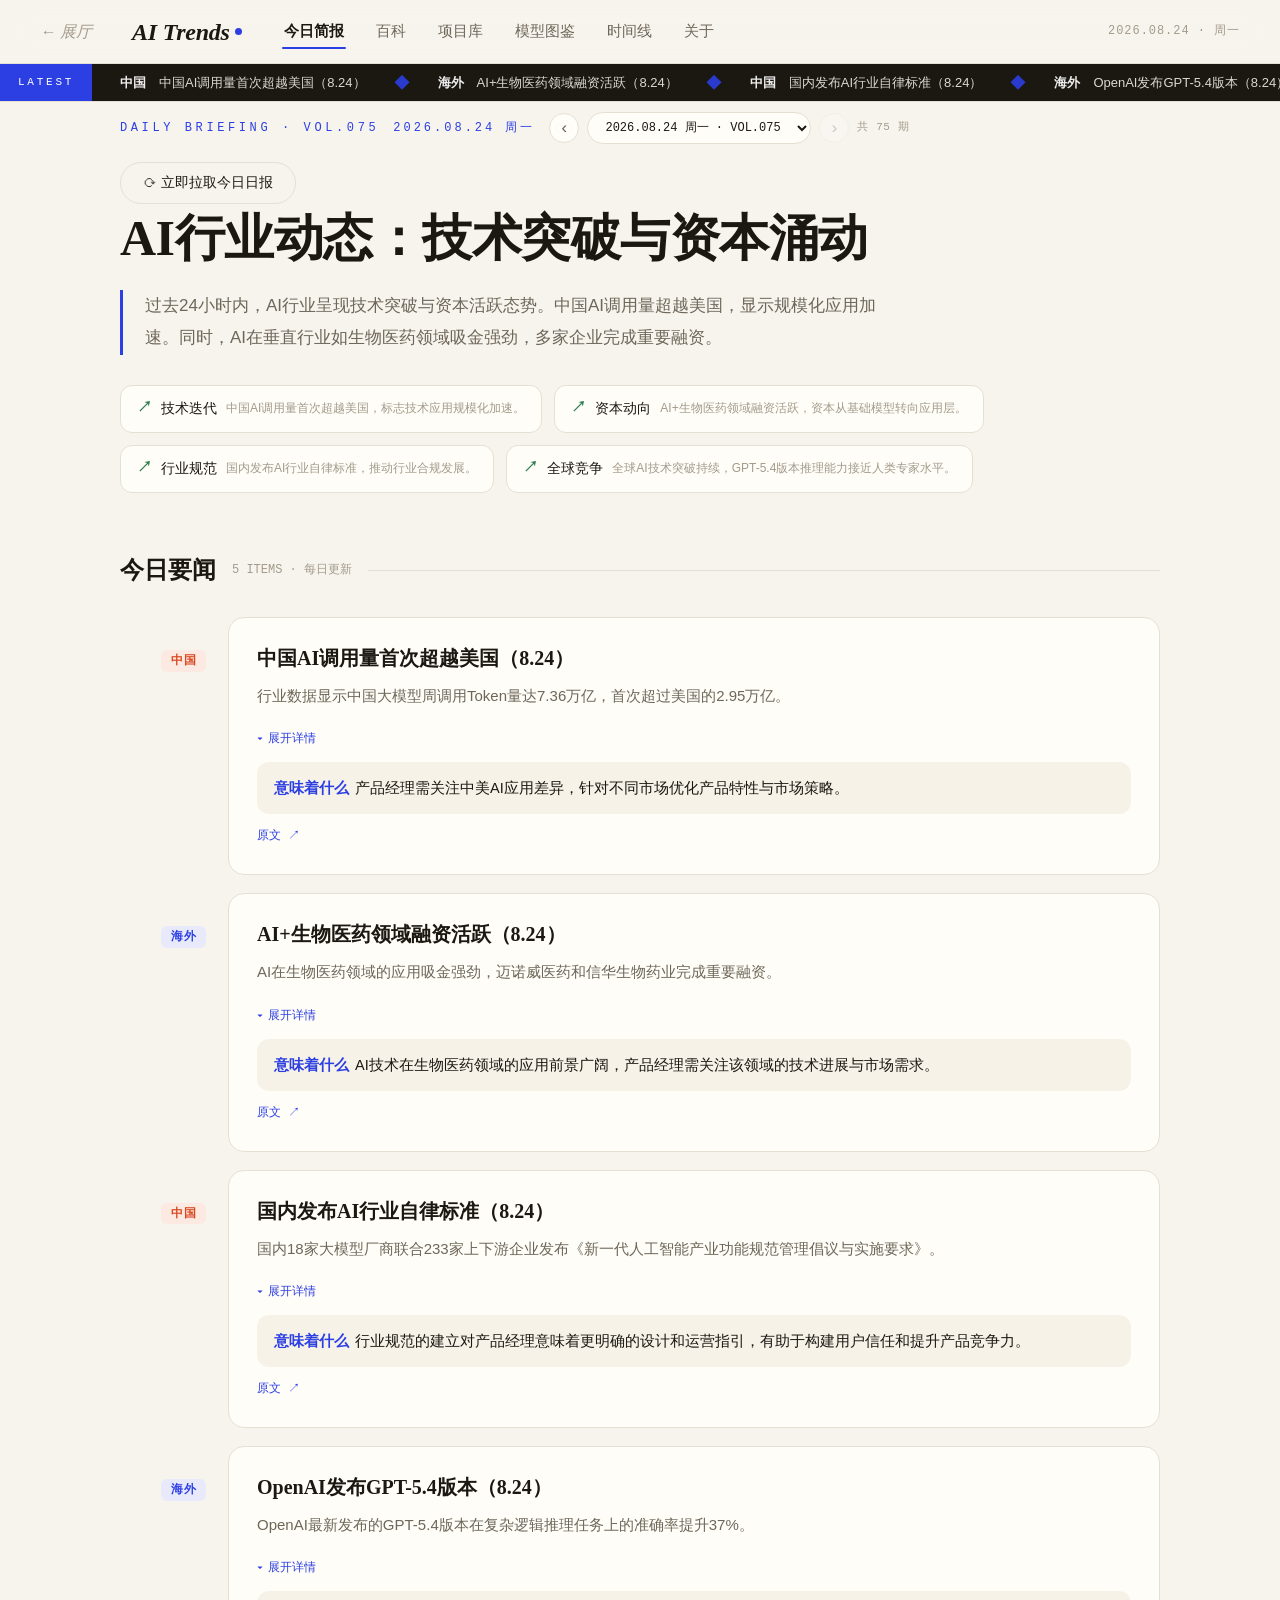
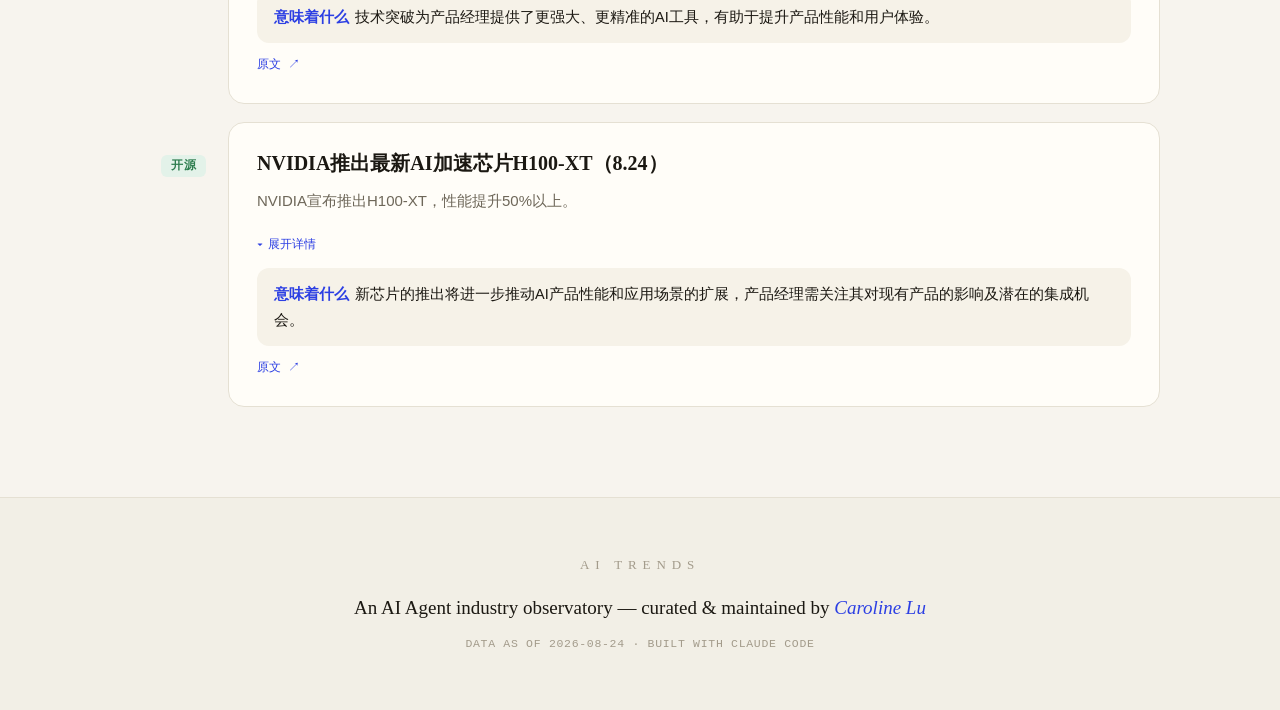
==== ai-trends/index.html @ f5d5bc45 "chore(ai-trends): daily 自动更新 2026-08-24" ====
﻿<!DOCTYPE html>
<html lang="zh-CN">
<head>
<meta charset="UTF-8">
<meta name="viewport" content="width=device-width, initial-scale=1.0">
<title>AI Trends — AI Agent 行业观察 · by Caroline Lu</title>
<meta name="description" content="AI Agent 行业动态日报、GitHub 高星项目精选、百科与大事件时间线。Curated by Caroline Lu.">
<link rel="stylesheet" href="css/style.css?v=202608240801">
<link rel="stylesheet" href="css/sections.css?v=202608240801">
</head>
<body>

<header class="nav" id="nav">
  <a class="gallery-home" href="../index.html" title="返回展厅" style="display:inline-flex;align-items:center;gap:6px;text-decoration:none;color:var(--ink-3);font-family:var(--font-display);font-style:italic;font-size:16px;white-space:nowrap;transition:color .3s var(--ease)" onmouseover="this.style.color='var(--ink)'" onmouseout="this.style.color='var(--ink-3)'">← 展厅</a>
  <a class="brand" href="#/daily">
    <span class="brand-name">AI&nbsp;Trends</span>
    <span class="brand-dot"></span>
  </a>
  <nav class="nav-links" id="navLinks">
    <a href="#/daily" data-route="daily">今日简报</a>
    <a href="#/wiki" data-route="wiki">百科</a>
    <a href="#/repos" data-route="repos">项目库</a>
    <a href="#/models" data-route="models">模型图鉴</a>
    <a href="#/timeline" data-route="timeline">时间线</a>
    <a href="#/about" data-route="about">关于</a>
    <span class="nav-ink" id="navInk"></span>
  </nav>
  <div class="nav-meta">
    <span class="nav-date" id="navDate"></span>
  </div>
</header>

<div class="ticker-wrap" id="tickerWrap">
  <div class="ticker-label">LATEST</div>
  <div class="ticker" id="ticker"><div class="ticker-track" id="tickerTrack"></div></div>
</div>

<main id="view" class="view"></main>

<footer class="footer">
  <div class="footer-inner">
    <div class="footer-brand">AI&nbsp;TRENDS</div>
    <p class="footer-line">An AI Agent industry observatory — curated &amp; maintained by <em>Caroline Lu</em></p>
    <p class="footer-sub" id="footerDate"></p>
  </div>
</footer>

<div class="modal-mask" id="modalMask" hidden>
  <div class="modal" role="dialog" aria-modal="true">
    <button class="modal-close" id="modalClose" aria-label="关闭">×</button>
    <div class="modal-body" id="modalBody"></div>
  </div>
</div>

<button class="to-top" id="toTop" aria-label="回到顶部">↑</button>

<script src="js/data-reports.js?v=202608240801"></script>
<script src="js/data-wiki.js?v=202608240801"></script>
<script src="js/data-repos.js?v=202608240801"></script>
<script src="js/data-skills.js?v=202608240801"></script>
<script src="js/data-models.js?v=202608240801"></script>
<script src="js/data-timeline.js?v=202608240801"></script>
<script src="js/app.js?v=202608240801"></script>
</body>
</html>
---- ai-trends/css/style.css ----
/* ============ AI Trends — core theme ============
   编辑部风格：纸面底色 + 墨色文字 + 克莱因蓝点缀
   ================================================= */
:root {
  --paper: #F7F4EE;
  --card: #FFFDF8;
  --ink: #1B1812;
  --ink-2: #6E6759;
  --ink-3: #A39B8B;
  --line: #E5E0D3;
  --acc: #2C3FE3;
  --acc-soft: #E8EAFC;
  --warm: #D9481F;
  --warm-soft: #FBE9E2;
  --ok: #2E7D4F;
  --ok-soft: #E3F2E9;
  --font-display: Georgia, "Times New Roman", "Noto Serif SC", "Source Han Serif SC", "SimSun", serif;
  --font-body: "Segoe UI", -apple-system, "PingFang SC", "Microsoft YaHei", sans-serif;
  --font-mono: "Cascadia Code", Consolas, "SF Mono", monospace;
  --ease: cubic-bezier(.22, .61, .36, 1);
  --maxw: 1120px;
}

* { margin: 0; padding: 0; box-sizing: border-box; }
html { scroll-behavior: smooth; }
body {
  background: var(--paper);
  color: var(--ink);
  font-family: var(--font-body);
  font-size: 16px;
  line-height: 1.75;
  -webkit-font-smoothing: antialiased;
}
::selection { background: var(--acc); color: #fff; }
a { color: inherit; text-decoration: none; }
em { font-style: italic; }

/* ---------- 顶部导航 ---------- */
.nav {
  position: sticky; top: 0; z-index: 100;
  display: flex; align-items: center; gap: 40px;
  padding: 0 40px; height: 64px;
  background: rgba(247, 244, 238, .88);
  backdrop-filter: blur(14px);
  -webkit-backdrop-filter: blur(14px);
  border-bottom: 1px solid var(--line);
}
.brand { display: flex; align-items: baseline; gap: 5px; }
.brand-name {
  font-family: var(--font-display); font-style: italic;
  font-size: 24px; font-weight: 700; letter-spacing: -.01em;
}
.brand-dot {
  width: 7px; height: 7px; border-radius: 50%;
  background: var(--acc); align-self: center;
  animation: pulse 2.6s var(--ease) infinite;
}
@keyframes pulse { 0%,100% { opacity: 1; transform: scale(1);} 50% { opacity: .35; transform: scale(.7);} }

.nav-links { position: relative; display: flex; gap: 28px; flex: 1; flex-wrap: nowrap; }
.nav-links a {
  font-size: 14.5px; color: var(--ink-2); padding: 4px 2px;
  transition: color .3s var(--ease);
  white-space: nowrap; flex-shrink: 0;
}
.nav-links a:hover { color: var(--ink); }
.nav-links a.active { color: var(--ink); font-weight: 600; }
.nav-ink {
  position: absolute; bottom: -1px; height: 2px; background: var(--acc);
  transition: left .45s var(--ease), width .45s var(--ease);
  border-radius: 2px;
}
.nav-meta { font-family: var(--font-mono); font-size: 12px; color: var(--ink-3); letter-spacing: .08em; }

/* ---------- 滚动快讯条 ---------- */
.ticker-wrap {
  display: flex; align-items: stretch;
  border-bottom: 1px solid var(--line);
  background: var(--ink); color: #EDE9DF;
  height: 38px; overflow: hidden;
}
.ticker-label {
  display: flex; align-items: center; padding: 0 18px;
  font-family: var(--font-mono); font-size: 11px; letter-spacing: .25em;
  background: var(--acc); color: #fff; flex-shrink: 0;
}
.ticker { flex: 1; overflow: hidden; position: relative; }
.ticker-track {
  display: inline-flex; align-items: center; height: 38px;
  white-space: nowrap; will-change: transform;
  animation: marquee 60s linear infinite;
}
.ticker:hover .ticker-track { animation-play-state: paused; }
.ticker-item { font-size: 13px; padding: 0 28px; opacity: .92; }
.ticker-item b { color: #fff; font-weight: 600; }
.ticker-sep { color: var(--acc); opacity: .9; }
@keyframes marquee { from { transform: translateX(0); } to { transform: translateX(-50%); } }

/* ---------- 通用版块 ---------- */
.view { min-height: 70vh; }
.page { max-width: var(--maxw); margin: 0 auto; padding: 56px 40px 90px; }
.eyebrow {
  font-family: var(--font-mono); font-size: 12px; letter-spacing: .3em;
  color: var(--acc); text-transform: uppercase; margin-bottom: 14px;
}
.page-title {
  font-family: var(--font-display); font-weight: 700;
  font-size: clamp(34px, 5vw, 54px); line-height: 1.15; letter-spacing: -.01em;
  margin-bottom: 14px;
}
.page-sub { color: var(--ink-2); font-size: 16.5px; max-width: 680px; }
.section-gap { margin-top: 64px; }
.h-rule {
  display: flex; align-items: center; gap: 16px; margin: 56px 0 26px;
}
.h-rule .t {
  font-family: var(--font-display); font-size: 24px; font-weight: 700; flex-shrink: 0;
}
.h-rule .n {
  font-family: var(--font-mono); font-size: 12px; color: var(--ink-3); flex-shrink: 0;
}
.h-rule::after { content: ""; height: 1px; background: var(--line); flex: 1; }

/* ---------- 卡片 ---------- */
.card {
  background: var(--card); border: 1px solid var(--line); border-radius: 16px;
  padding: 26px 28px;
  transition: transform .45s var(--ease), box-shadow .45s var(--ease), border-color .45s var(--ease);
}
.card:hover {
  transform: translateY(-4px);
  border-color: #CDC6B4;
  box-shadow: 0 18px 40px -18px rgba(27, 24, 18, .18);
}

/* ---------- 标签 chips ---------- */
.chip {
  display: inline-flex; align-items: center; gap: 6px;
  font-size: 13px; padding: 6px 16px; border-radius: 999px;
  border: 1px solid var(--line); background: var(--card); color: var(--ink-2);
  cursor: pointer; user-select: none;
  transition: all .35s var(--ease);
}
.chip:hover { border-color: var(--acc); color: var(--acc); }
.chip.on { background: var(--ink); border-color: var(--ink); color: #fff; }
.chip .cnt { font-family: var(--font-mono); font-size: 11px; opacity: .65; }

.tag {
  display: inline-block; font-size: 11.5px; line-height: 1;
  padding: 5px 10px; border-radius: 6px; font-weight: 600; letter-spacing: .04em;
}
.tag.cn { background: var(--warm-soft); color: var(--warm); }
.tag.os { background: var(--ok-soft); color: var(--ok); }
.tag.gl { background: var(--acc-soft); color: var(--acc); }
.tag.eco { background: #F2EDE0; color: #8A7B4D; }

/* ---------- 入场动画 ---------- */
.rv { opacity: 0; transform: translateY(22px); }
.rv.on {
  opacity: 1; transform: none;
  transition: opacity .8s var(--ease), transform .8s var(--ease);
}
@media (prefers-reduced-motion: reduce) {
  .rv { opacity: 1; transform: none; }
  .ticker-track { animation: none; }
}

/* ---------- 弹窗 ---------- */
.modal-mask[hidden] { display: none; }
.modal-mask {
  position: fixed; inset: 0; z-index: 200;
  background: rgba(27, 24, 18, .4); backdrop-filter: blur(4px);
  display: flex; align-items: center; justify-content: center; padding: 24px;
  animation: fadeIn .3s var(--ease);
}
@keyframes fadeIn { from { opacity: 0; } }
.modal {
  position: relative; background: var(--card); border-radius: 20px;
  max-width: 560px; width: 100%; max-height: 80vh; overflow-y: auto;
  padding: 36px 38px; border: 1px solid var(--line);
  animation: slideUp .4s var(--ease);
}
@keyframes slideUp { from { opacity: 0; transform: translateY(26px); } }
.modal-close {
  position: absolute; top: 14px; right: 18px;
  background: none; border: none; font-size: 26px; color: var(--ink-3);
  cursor: pointer; line-height: 1;
}
.modal-close:hover { color: var(--ink); }
.modal h3 { font-family: var(--font-display); font-size: 22px; margin-bottom: 12px; }
.modal p { font-size: 14.5px; color: var(--ink-2); margin-bottom: 12px; }
.modal pre {
  background: #F2EFE6; border: 1px solid var(--line); border-radius: 10px;
  padding: 14px 16px; font-family: var(--font-mono); font-size: 12.5px;
  white-space: pre-wrap; word-break: break-all; color: var(--ink);
  margin-bottom: 14px;
}
.btn {
  display: inline-flex; align-items: center; gap: 8px;
  background: var(--ink); color: #fff; border: none; cursor: pointer;
  font-size: 14px; padding: 11px 22px; border-radius: 999px;
  font-family: var(--font-body);
  transition: all .35s var(--ease);
}
.btn:hover { background: var(--acc); transform: translateY(-1px); }
.btn.ghost { background: transparent; color: var(--ink); border: 1px solid var(--line); }
.btn.ghost:hover { border-color: var(--acc); color: var(--acc); background: transparent; }

/* ---------- 页脚 ---------- */
.footer { border-top: 1px solid var(--line); background: #F2EFE6; }
.footer-inner { max-width: var(--maxw); margin: 0 auto; padding: 56px 40px; text-align: center; }
.footer-brand {
  font-family: var(--font-display); font-size: 13px; letter-spacing: .45em;
  color: var(--ink-3); margin-bottom: 14px;
}
.footer-line { font-family: var(--font-display); font-size: 19px; }
.footer-line em { color: var(--acc); }
.footer-sub { font-family: var(--font-mono); font-size: 11.5px; color: var(--ink-3); margin-top: 10px; letter-spacing: .06em; }

/* ---------- 回顶 ---------- */
.to-top {
  position: fixed; right: 28px; bottom: 28px; z-index: 90;
  width: 44px; height: 44px; border-radius: 50%;
  border: 1px solid var(--line); background: var(--card); color: var(--ink-2);
  font-size: 17px; cursor: pointer; opacity: 0; pointer-events: none;
  transition: all .4s var(--ease);
  box-shadow: 0 8px 24px -10px rgba(27,24,18,.25);
}
.to-top.show { opacity: 1; pointer-events: auto; }
.to-top:hover { color: var(--acc); border-color: var(--acc); transform: translateY(-3px); }

/* ---------- 响应式 ---------- */
@media (max-width: 768px) {
  .nav { padding: 0 18px; gap: 18px; height: 56px; overflow-x: auto; }
  .nav-meta { display: none; }
  .nav-links { gap: 18px; }
  .brand { flex-shrink: 0; }
  .page { padding: 36px 20px 70px; }
  .ticker-label { padding: 0 10px; }
}
---- ai-trends/css/sections.css ----
/* ============ AI Trends — section styles ============ */

/* ---------- 今日简报 ---------- */
.daily-hero { padding-top: 10px; }
.daily-kicker {
  display: flex; align-items: center; gap: 14px; flex-wrap: wrap; margin-bottom: 18px;
}
.daily-vol {
  font-family: var(--font-mono); font-size: 12px; letter-spacing: .25em; color: var(--acc);
}
.daily-archive { display: inline-flex; align-items: center; gap: 8px; }
.daily-pager {
  display: inline-flex; align-items: center; justify-content: center;
  width: 30px; height: 30px; border-radius: 999px;
  font-family: var(--font-mono); font-size: 17px; line-height: 1;
  border: 1px solid var(--line); background: var(--card); color: var(--ink-2);
  cursor: pointer; transition: all .3s var(--ease);
}
.daily-pager:hover:not(:disabled) { border-color: var(--acc); color: var(--acc); }
.daily-pager:disabled { opacity: .3; cursor: not-allowed; }
.daily-select {
  font-family: var(--font-mono); font-size: 12px; color: var(--ink);
  padding: 7px 13px; border-radius: 999px; max-width: 230px;
  border: 1px solid var(--line); background: var(--card); cursor: pointer;
  transition: all .3s var(--ease);
}
.daily-select:hover { border-color: var(--acc); }
.daily-archive-cnt { font-family: var(--font-mono); font-size: 11px; color: var(--ink-3); letter-spacing: .05em; }
.daily-headline {
  font-family: var(--font-display); font-weight: 700;
  font-size: clamp(30px, 4.6vw, 50px); line-height: 1.2; letter-spacing: -.01em;
  max-width: 900px; margin-bottom: 22px;
}
.daily-tldr {
  position: relative; max-width: 780px;
  font-size: 17px; line-height: 1.9; color: var(--ink-2);
  padding-left: 22px; border-left: 3px solid var(--acc);
}
.daily-tldr b { color: var(--ink); }

/* 风向标 */
.vane-row { display: flex; gap: 12px; flex-wrap: wrap; margin-top: 30px; }
.vane {
  display: flex; align-items: center; gap: 9px;
  background: var(--card); border: 1px solid var(--line); border-radius: 12px;
  padding: 10px 16px; font-size: 13.5px;
  transition: all .35s var(--ease); cursor: default;
}
.vane:hover { border-color: #CDC6B4; transform: translateY(-2px); }
.vane .dir { font-family: var(--font-mono); font-weight: 700; font-size: 15px; }
.vane.up .dir { color: var(--ok); }
.vane.down .dir { color: var(--warm); }
.vane.flat .dir { color: var(--ink-3); }
.vane .note { color: var(--ink-3); font-size: 12px; }

/* 要闻列表 */
.news-list { display: flex; flex-direction: column; gap: 18px; }
.news-item { display: grid; grid-template-columns: 86px 1fr; gap: 22px; }
.news-region { padding-top: 28px; text-align: right; }
.news-card { position: relative; }
.news-title { font-family: var(--font-display); font-size: 20px; font-weight: 700; line-height: 1.45; margin-bottom: 10px; }
.news-what { font-size: 15px; color: var(--ink-2); margin-bottom: 14px; }
.news-why {
  font-size: 14.5px; line-height: 1.8;
  background: #F6F2E8; border-radius: 12px; padding: 13px 17px;
}
.news-why b { color: var(--acc); font-weight: 700; margin-right: 6px; }
.news-detail-toggle {
  display: inline-flex; align-items: center; gap: 5px;
  font-family: var(--font-mono); font-size: 12px; color: var(--acc);
  cursor: pointer; margin-bottom: 12px; user-select: none;
}
.news-detail-toggle .arrow { transition: transform .4s var(--ease); }
.news-card.open .news-detail-toggle .arrow { transform: rotate(180deg); }
.news-detail { display: grid; grid-template-rows: 0fr; transition: grid-template-rows .5s var(--ease); }
.news-card.open .news-detail { grid-template-rows: 1fr; }
.news-detail-in { overflow: hidden; }
.news-detail-text { font-size: 14px; color: var(--ink-2); line-height: 1.75; padding-bottom: 14px; }
.news-src {
  display: inline-flex; align-items: center; gap: 4px; margin-top: 12px;
  font-family: var(--font-mono); font-size: 12px; color: var(--acc);
}
.news-src:hover { text-decoration: underline; }

/* 学术速递 */
.paper-list { display: flex; flex-direction: column; gap: 14px; }
.paper-card { display: flex; flex-direction: column; gap: 8px; }
.paper-title { font-family: var(--font-display); font-size: 17px; font-weight: 700; line-height: 1.5; }
.paper-meta { font-family: var(--font-mono); font-size: 11.5px; color: var(--ink-3); letter-spacing: .03em; }
.paper-summary { font-size: 14px; color: var(--ink-2); line-height: 1.75; }
.paper-why {
  font-size: 13.5px; line-height: 1.75;
  background: #F6F2E8; border-radius: 10px; padding: 11px 15px;
}
.paper-why b { color: var(--acc); font-weight: 700; margin-right: 6px; }

/* ---------- 百科 ---------- */
.wiki-tools { display: flex; gap: 14px; flex-wrap: wrap; align-items: center; margin: 34px 0 10px; }
.wiki-search {
  flex: 1; min-width: 240px; display: flex; align-items: center; gap: 10px;
  background: var(--card); border: 1px solid var(--line); border-radius: 999px;
  padding: 11px 20px; transition: border-color .3s var(--ease), box-shadow .3s var(--ease);
}
.wiki-search:focus-within { border-color: var(--acc); box-shadow: 0 0 0 4px var(--acc-soft); }
.wiki-search input {
  flex: 1; border: none; outline: none; background: none;
  font-size: 14.5px; font-family: var(--font-body); color: var(--ink);
}
.wiki-search .ic { color: var(--ink-3); font-size: 15px; }
.wiki-cats { display: flex; gap: 8px; flex-wrap: wrap; margin: 18px 0 30px; }

.ask-answer { margin-bottom: 26px; }
.ask-answer .card { border-color: var(--acc); background: #FCFBF4; }
.ask-answer .q { font-family: var(--font-mono); font-size: 12px; color: var(--acc); letter-spacing: .12em; margin-bottom: 8px; }
.ask-answer .a { font-size: 15px; color: var(--ink-2); }
.ask-answer .a b { color: var(--ink); }

.wiki-grid { display: grid; grid-template-columns: 1fr 1fr; gap: 16px; }
.term { cursor: pointer; }
.term-head { display: flex; align-items: baseline; gap: 10px; }
.term-zh { font-family: var(--font-display); font-size: 19px; font-weight: 700; }
.term-en { font-family: var(--font-mono); font-size: 11.5px; color: var(--ink-3); letter-spacing: .04em; }
.term-arrow { margin-left: auto; color: var(--ink-3); font-size: 13px; transition: transform .4s var(--ease); }
.term.open .term-arrow { transform: rotate(180deg); color: var(--acc); }
.term-brief { font-size: 14px; color: var(--ink-2); margin-top: 8px; }
.term-more { display: grid; grid-template-rows: 0fr; transition: grid-template-rows .55s var(--ease); }
.term.open .term-more { grid-template-rows: 1fr; }
.term-more-in { overflow: hidden; }
.term-body { font-size: 14.5px; color: var(--ink-2); padding-top: 16px; }
.term-pm {
  margin-top: 12px; font-size: 13.5px; line-height: 1.75;
  background: var(--acc-soft); border-radius: 10px; padding: 11px 15px;
}
.term-pm b { color: var(--acc); }
.term-fresh { margin-top: 10px; font-size: 13px; color: var(--ink-3); display: flex; gap: 7px; }
.term-fresh .dot { color: var(--warm); }

/* ---------- 项目库 ---------- */
.repo-modebar { display: flex; align-items: center; justify-content: space-between; flex-wrap: wrap; gap: 14px; margin: 30px 0 4px; }
.sec-actions { margin: 18px 0 4px; }
.repo-seg {
  display: inline-flex; gap: 4px; padding: 4px;
  border: 1px solid var(--line); border-radius: 999px; background: var(--card);
}
.seg-btn {
  display: inline-flex; align-items: center; gap: 7px;
  font-family: var(--font-display); font-size: 15px; font-weight: 600;
  padding: 8px 20px; border-radius: 999px; border: 0; background: transparent;
  color: var(--ink-2); cursor: pointer; transition: all .35s var(--ease);
}
.seg-btn:hover { color: var(--acc); }
.seg-btn.on { background: var(--ink); color: #fff; box-shadow: 0 8px 18px -10px rgba(27, 24, 18, .5); }
.seg-cnt { font-family: var(--font-mono); font-size: 11px; opacity: .6; }
.repo-toolbar { display: flex; flex-wrap: wrap; gap: 8px; margin: 34px 0 8px; }
.repo-meta-line { font-family: var(--font-mono); font-size: 12px; color: var(--ink-3); margin: 12px 0 24px; letter-spacing: .05em; }
.repo-grid { display: grid; grid-template-columns: repeat(3, 1fr); gap: 16px; }
.repo-card { display: flex; flex-direction: column; gap: 10px; }
.repo-top { display: flex; align-items: center; gap: 10px; }
.repo-name { font-family: var(--font-display); font-weight: 700; font-size: 18px; }
.repo-stars {
  margin-left: auto; font-family: var(--font-mono); font-size: 13px; color: var(--ink);
  display: flex; align-items: center; gap: 4px;
}
.repo-stars .star { color: #D9A60F; font-size: 12px; }
.repo-cat-tag { font-size: 11px; color: var(--ink-3); font-family: var(--font-mono); letter-spacing: .06em; }
.repo-tagline { font-size: 14.5px; color: var(--ink); }
.repo-review { font-size: 13.5px; color: var(--ink-2); line-height: 1.7; flex: 1; }
.repo-review b { color: var(--acc); font-weight: 600; }
.repo-fit { font-size: 12.5px; color: var(--ink-3); border-top: 1px dashed var(--line); padding-top: 10px; }
.repo-fit b { color: var(--ink-2); }
.repo-link { font-family: var(--font-mono); font-size: 12px; color: var(--acc); }
.repo-link:hover { text-decoration: underline; }

/* ---------- 模型图鉴 ---------- */
.pick-grid { display: grid; grid-template-columns: repeat(3, 1fr); gap: 14px; }
.pick-card { padding: 20px 22px; }
.pick-scene { font-family: var(--font-mono); font-size: 12px; color: var(--ink-3); letter-spacing: .08em; margin-bottom: 8px; }
.pick-rec { font-family: var(--font-display); font-size: 16.5px; font-weight: 700; line-height: 1.5; }
.pick-alt { font-size: 12.5px; color: var(--ink-2); margin-top: 7px; }
.model-grid { display: grid; grid-template-columns: 1fr 1fr; gap: 16px; margin-top: 22px; }
.model-card { display: flex; flex-direction: column; gap: 9px; }
.model-top { display: flex; align-items: center; gap: 10px; }
.model-name { font-family: var(--font-display); font-weight: 700; font-size: 19px; }
.model-top .tag { margin-left: auto; }
.model-meta { font-family: var(--font-mono); font-size: 11.5px; color: var(--ink-3); letter-spacing: .05em; }
.model-pos { font-size: 14.5px; color: var(--ink); font-weight: 600; }
.model-specs { display: flex; flex-wrap: wrap; gap: 6px; }
.spec {
  font-family: var(--font-mono); font-size: 11.5px; color: var(--ink-2);
  background: #F2EFE6; border: 1px solid var(--line); border-radius: 6px; padding: 4px 9px;
}
.model-pc { display: grid; grid-template-columns: 1fr 1fr; gap: 12px; flex: 1; }
.pc { list-style: none; font-size: 13px; line-height: 1.65; color: var(--ink-2); }
.pc li { padding: 3px 0 3px 20px; position: relative; }
.pc.pros li::before { content: "+"; position: absolute; left: 4px; color: var(--ok); font-weight: 700; font-family: var(--font-mono); }
.pc.cons li::before { content: "−"; position: absolute; left: 4px; color: var(--warm); font-weight: 700; font-family: var(--font-mono); }

/* ---------- 时间线 ---------- */
.tl-wrap { position: relative; margin-top: 50px; padding-left: 36px; }
.tl-spine {
  position: absolute; left: 8px; top: 0; bottom: 0; width: 2px;
  background: var(--line); border-radius: 2px; overflow: hidden;
}
.tl-spine-fill {
  position: absolute; left: 0; top: 0; width: 100%; height: 0%;
  background: linear-gradient(var(--acc), var(--warm));
  transition: height .2s linear;
}
.tl-era { margin-bottom: 56px; }
.tl-era-head { position: relative; margin-bottom: 26px; }
.tl-era-label {
  display: inline-block; font-family: var(--font-mono); font-size: 11.5px;
  letter-spacing: .22em; color: #fff; background: var(--ink);
  padding: 7px 16px; border-radius: 999px;
}
.tl-era-title { font-family: var(--font-display); font-size: 27px; font-weight: 700; margin-top: 12px; }
.tl-era-theme { color: var(--ink-2); font-size: 14.5px; margin-top: 6px; max-width: 640px; }
.tl-event { position: relative; padding: 0 0 26px 26px; }
.tl-event::before {
  content: ""; position: absolute; left: -34px; top: 9px;
  width: 11px; height: 11px; border-radius: 50%;
  background: var(--paper); border: 2.5px solid var(--acc);
  transition: all .4s var(--ease);
}
.tl-event:hover::before { background: var(--acc); transform: scale(1.25); }
.tl-date { font-family: var(--font-mono); font-size: 12.5px; color: var(--acc); letter-spacing: .08em; }
.tl-title { font-family: var(--font-display); font-size: 18.5px; font-weight: 700; margin: 5px 0 7px; display: flex; align-items: center; gap: 10px; flex-wrap: wrap; }
.tl-desc { font-size: 14.5px; color: var(--ink-2); max-width: 720px; }

/* ---------- 关于 ---------- */
.about-grid { display: grid; grid-template-columns: 1.2fr .8fr; gap: 40px; margin-top: 46px; }
.about-card h3 { font-family: var(--font-display); font-size: 21px; margin-bottom: 14px; }
.about-card p { font-size: 14.5px; color: var(--ink-2); margin-bottom: 12px; }
.about-card p b { color: var(--ink); }
.about-sign {
  font-family: var(--font-display); font-style: italic; font-size: 26px;
  color: var(--acc); margin-top: 18px;
}
.mech-list { list-style: none; }
.mech-list li {
  display: flex; gap: 14px; padding: 13px 0; border-bottom: 1px dashed var(--line);
  font-size: 14px; color: var(--ink-2);
}
.mech-list li:last-child { border-bottom: none; }
.mech-num { font-family: var(--font-mono); color: var(--acc); font-size: 13px; }

/* ---------- 响应式 ---------- */
@media (max-width: 980px) {
  .repo-grid { grid-template-columns: repeat(2, 1fr); }
  .about-grid { grid-template-columns: 1fr; }
  .pick-grid { grid-template-columns: repeat(2, 1fr); }
  .model-grid { grid-template-columns: 1fr; }
}
@media (max-width: 720px) {
  .wiki-grid, .repo-grid { grid-template-columns: 1fr; }
  .pick-grid { grid-template-columns: 1fr; }
  .model-pc { grid-template-columns: 1fr; }
  .news-item { grid-template-columns: 1fr; gap: 8px; }
  .news-region { text-align: left; padding-top: 0; }
}
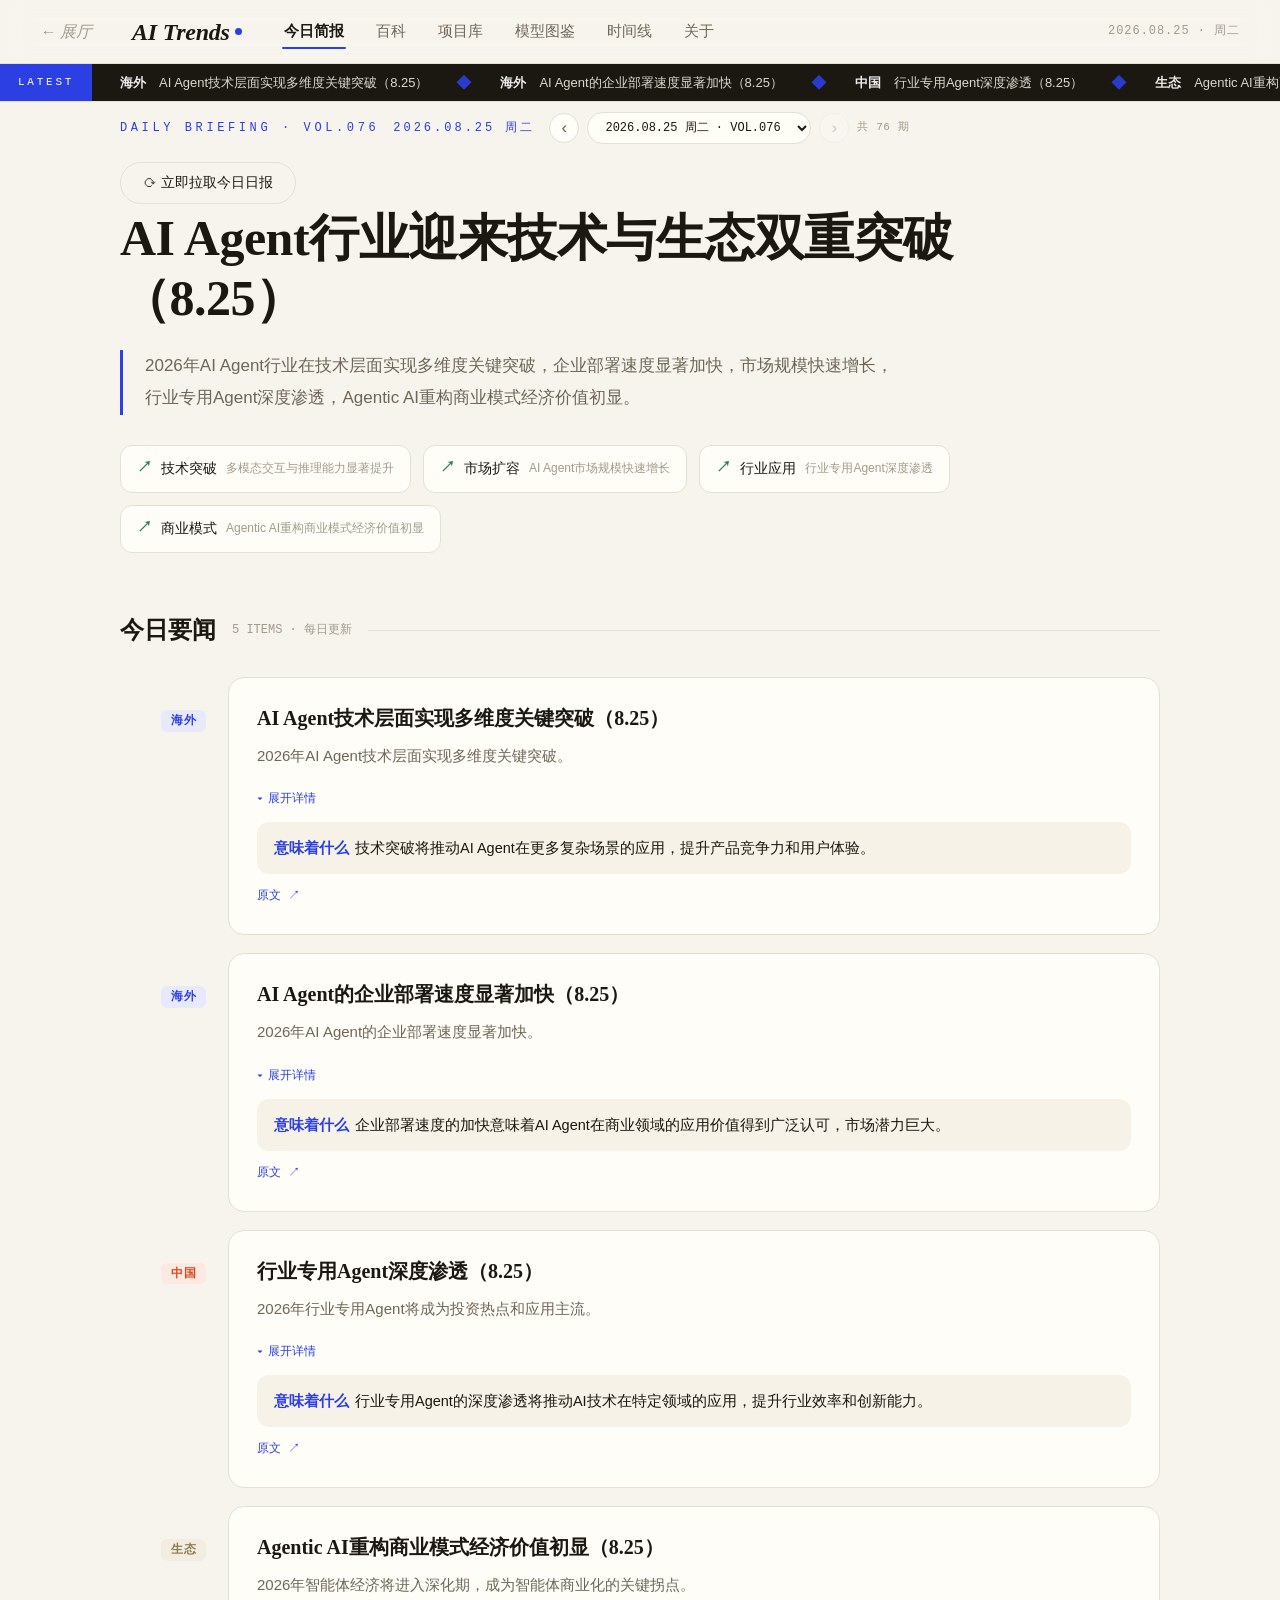
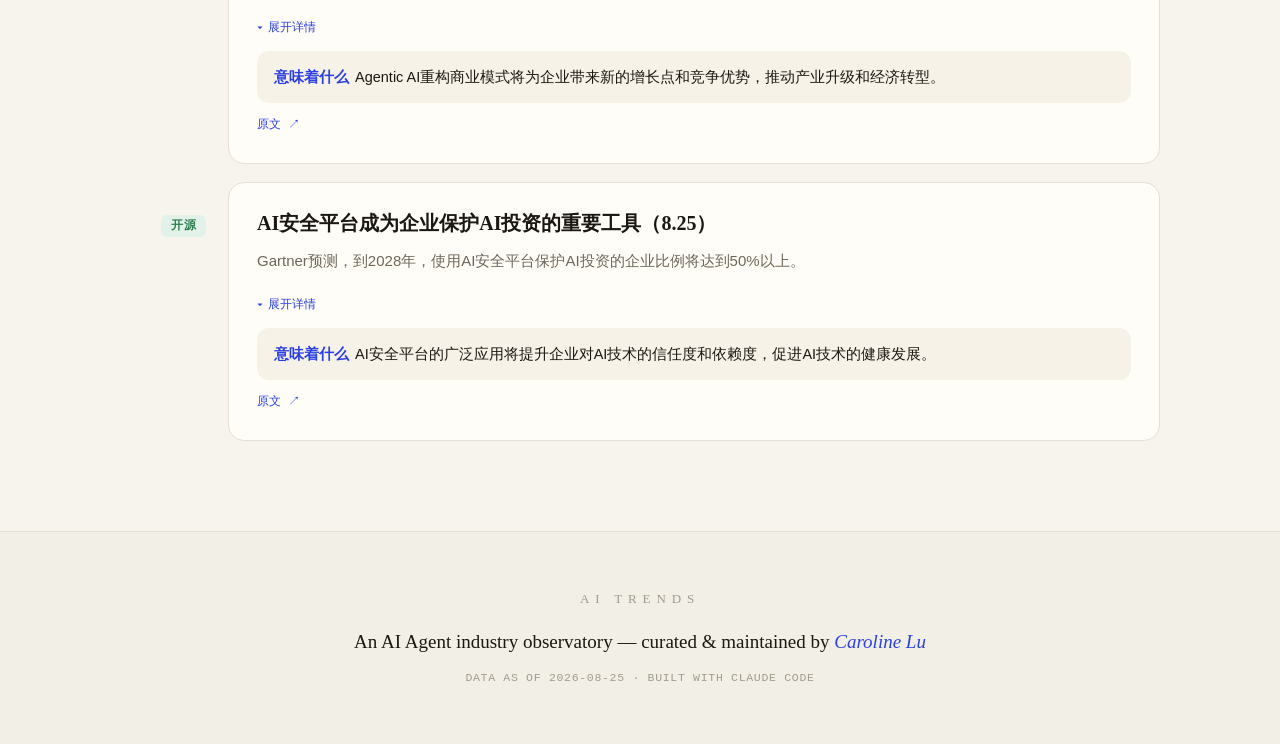
==== commit 389ebe5e: "chore(ai-trends): daily 自动更新 2026-08-25" ====
--- a/ai-trends/index.html
+++ b/ai-trends/index.html
@@ -5,8 +5,8 @@
 <meta name="viewport" content="width=device-width, initial-scale=1.0">
 <title>AI Trends — AI Agent 行业观察 · by Caroline Lu</title>
 <meta name="description" content="AI Agent 行业动态日报、GitHub 高星项目精选、百科与大事件时间线。Curated by Caroline Lu.">
-<link rel="stylesheet" href="css/style.css?v=202608240801">
-<link rel="stylesheet" href="css/sections.css?v=202608240801">
+<link rel="stylesheet" href="css/style.css?v=202608250801">
+<link rel="stylesheet" href="css/sections.css?v=202608250801">
 </head>
 <body>
 
@@ -54,12 +54,12 @@
 
 <button class="to-top" id="toTop" aria-label="回到顶部">↑</button>
 
-<script src="js/data-reports.js?v=202608240801"></script>
-<script src="js/data-wiki.js?v=202608240801"></script>
-<script src="js/data-repos.js?v=202608240801"></script>
-<script src="js/data-skills.js?v=202608240801"></script>
-<script src="js/data-models.js?v=202608240801"></script>
-<script src="js/data-timeline.js?v=202608240801"></script>
-<script src="js/app.js?v=202608240801"></script>
+<script src="js/data-reports.js?v=202608250801"></script>
+<script src="js/data-wiki.js?v=202608250801"></script>
+<script src="js/data-repos.js?v=202608250801"></script>
+<script src="js/data-skills.js?v=202608250801"></script>
+<script src="js/data-models.js?v=202608250801"></script>
+<script src="js/data-timeline.js?v=202608250801"></script>
+<script src="js/app.js?v=202608250801"></script>
 </body>
 </html>
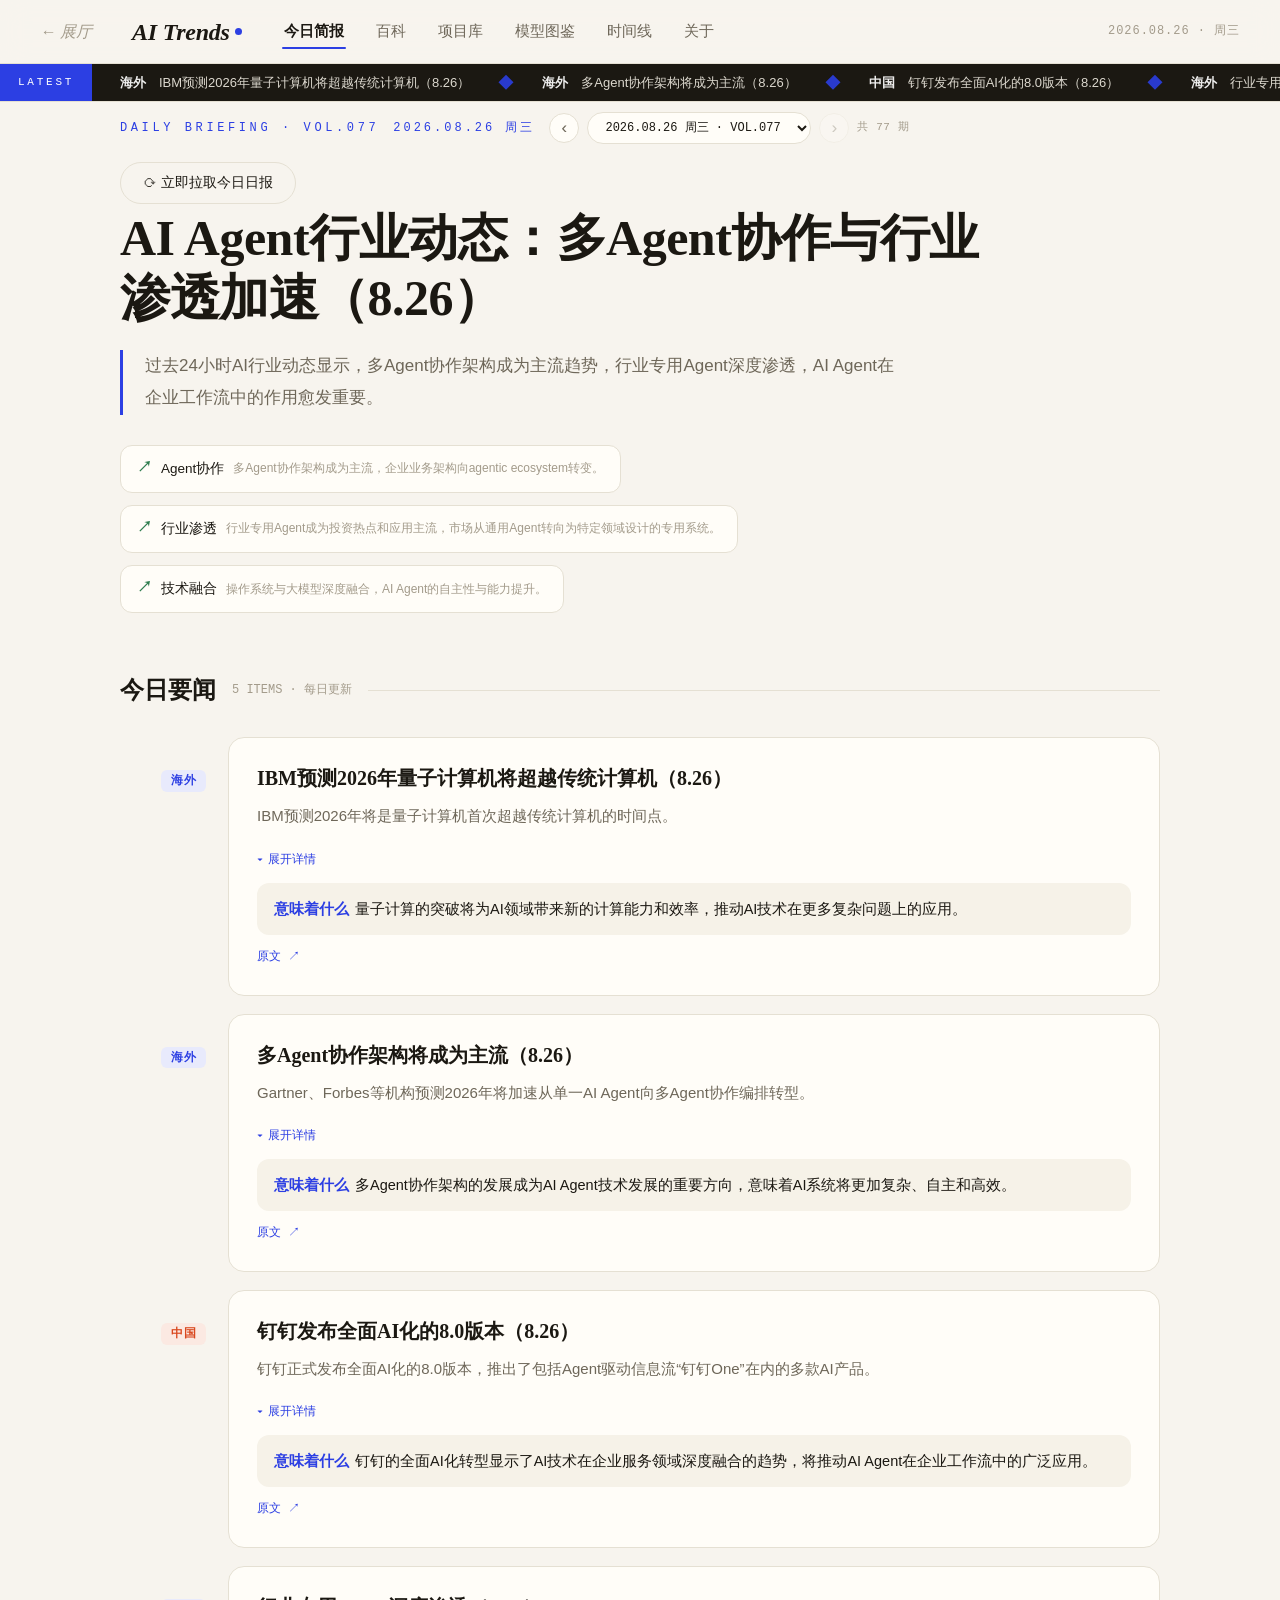
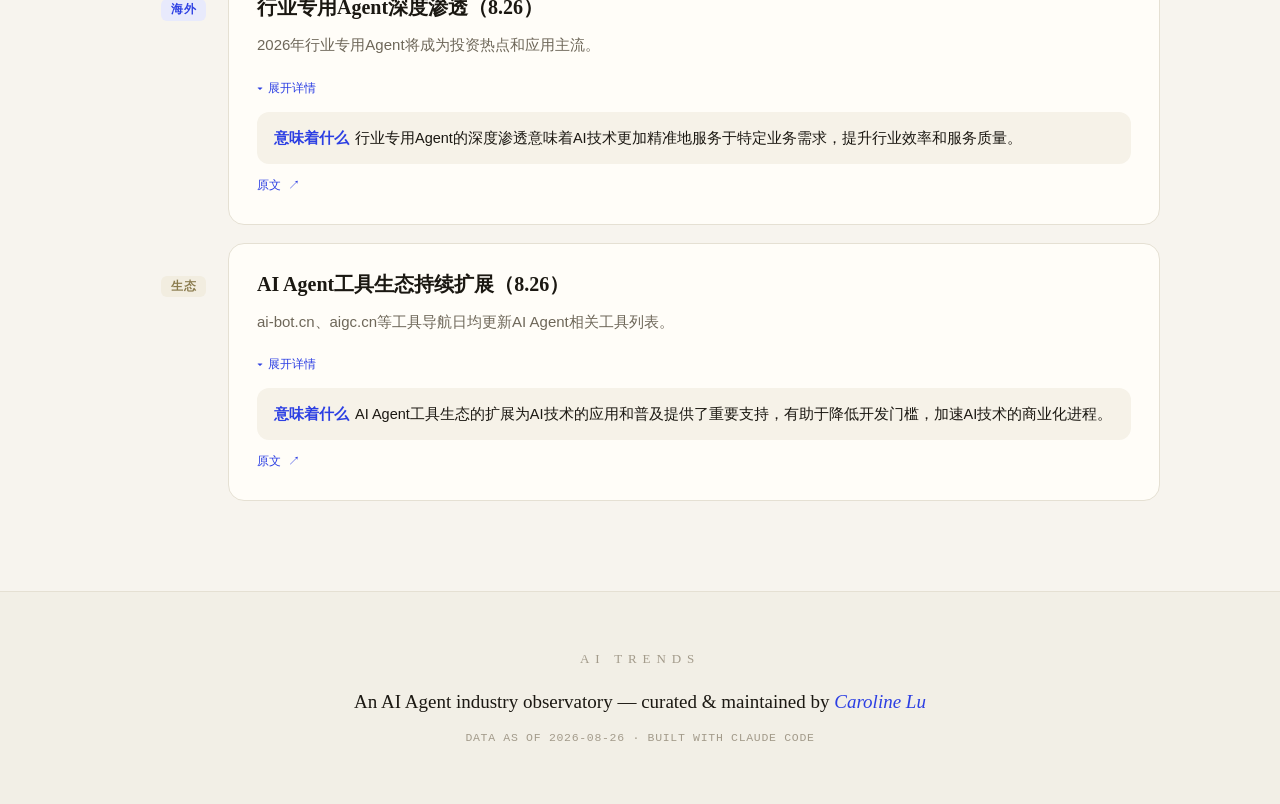
==== commit 6c3b1415: "chore(ai-trends): daily 自动更新 2026-08-26" ====
--- a/ai-trends/index.html
+++ b/ai-trends/index.html
@@ -5,8 +5,8 @@
 <meta name="viewport" content="width=device-width, initial-scale=1.0">
 <title>AI Trends — AI Agent 行业观察 · by Caroline Lu</title>
 <meta name="description" content="AI Agent 行业动态日报、GitHub 高星项目精选、百科与大事件时间线。Curated by Caroline Lu.">
-<link rel="stylesheet" href="css/style.css?v=202608250801">
-<link rel="stylesheet" href="css/sections.css?v=202608250801">
+<link rel="stylesheet" href="css/style.css?v=202608260801">
+<link rel="stylesheet" href="css/sections.css?v=202608260801">
 </head>
 <body>
 
@@ -54,12 +54,12 @@
 
 <button class="to-top" id="toTop" aria-label="回到顶部">↑</button>
 
-<script src="js/data-reports.js?v=202608250801"></script>
-<script src="js/data-wiki.js?v=202608250801"></script>
-<script src="js/data-repos.js?v=202608250801"></script>
-<script src="js/data-skills.js?v=202608250801"></script>
-<script src="js/data-models.js?v=202608250801"></script>
-<script src="js/data-timeline.js?v=202608250801"></script>
-<script src="js/app.js?v=202608250801"></script>
+<script src="js/data-reports.js?v=202608260801"></script>
+<script src="js/data-wiki.js?v=202608260801"></script>
+<script src="js/data-repos.js?v=202608260801"></script>
+<script src="js/data-skills.js?v=202608260801"></script>
+<script src="js/data-models.js?v=202608260801"></script>
+<script src="js/data-timeline.js?v=202608260801"></script>
+<script src="js/app.js?v=202608260801"></script>
 </body>
 </html>
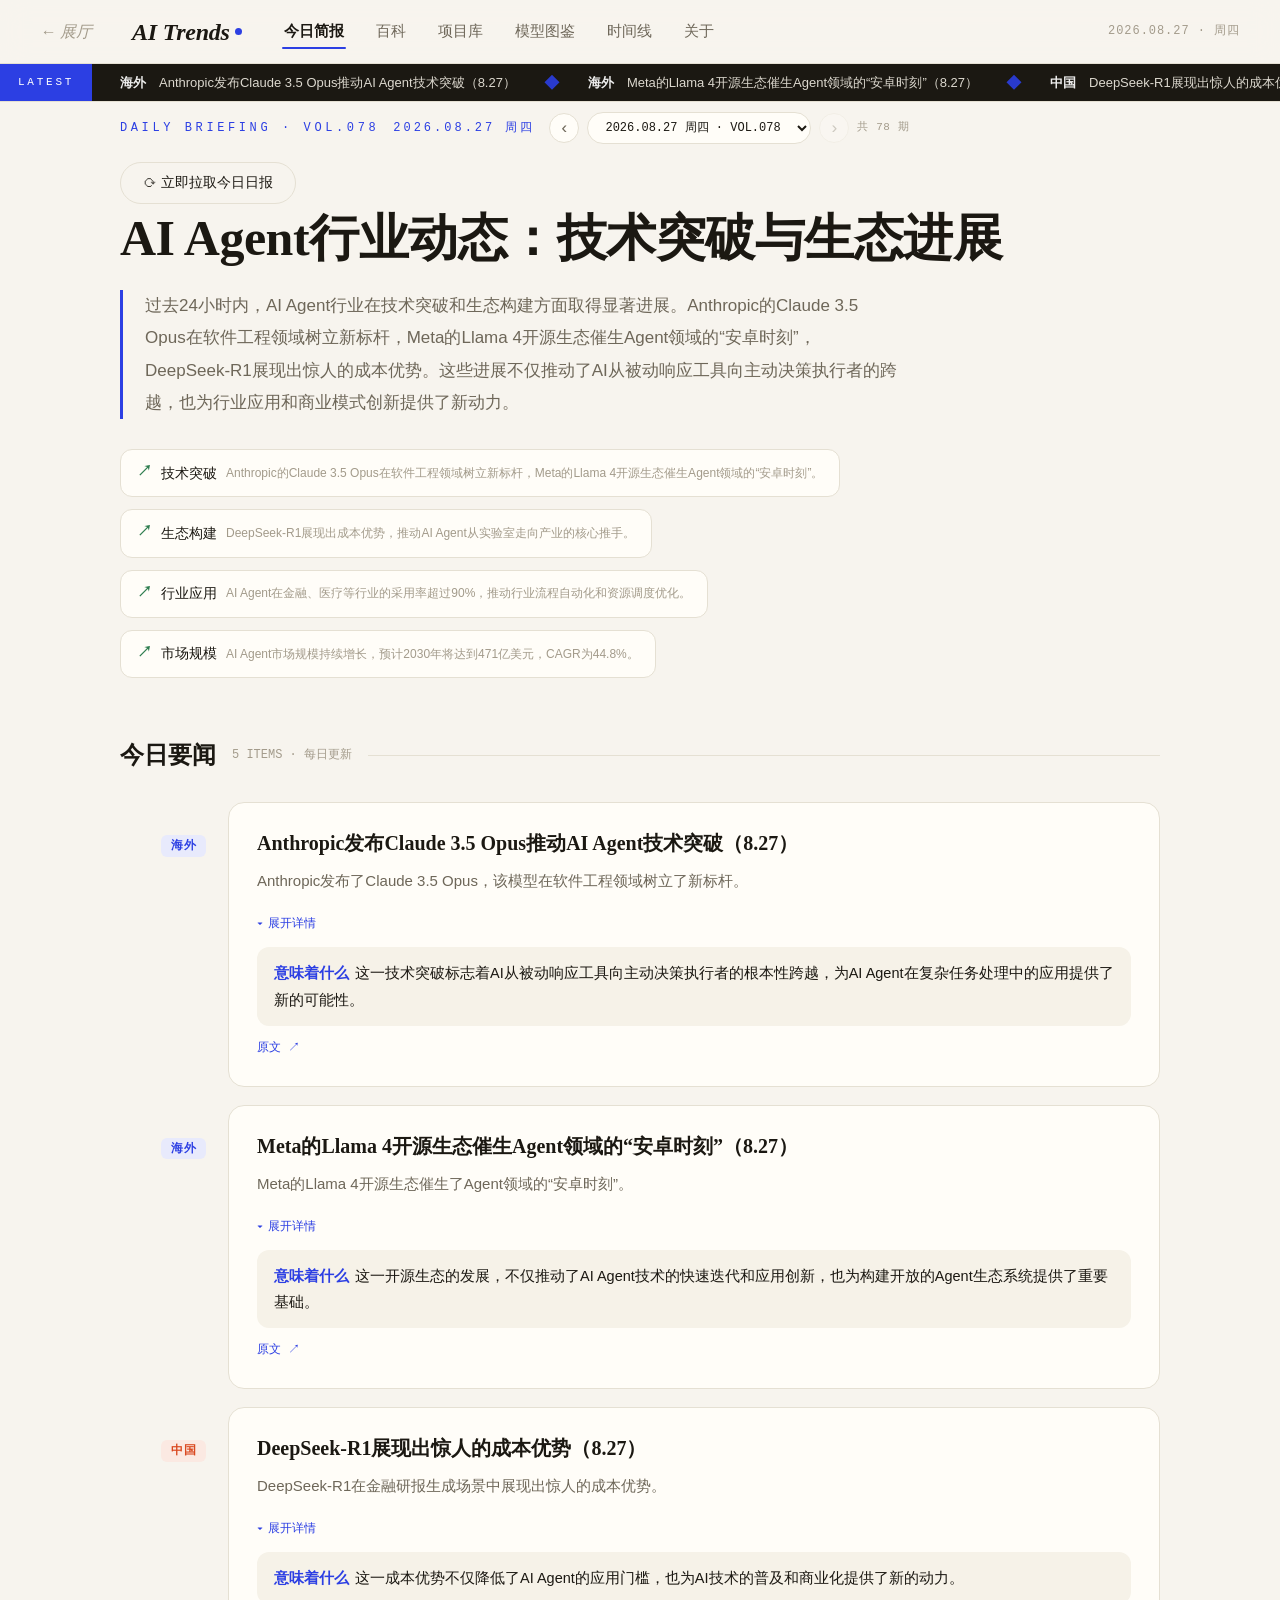
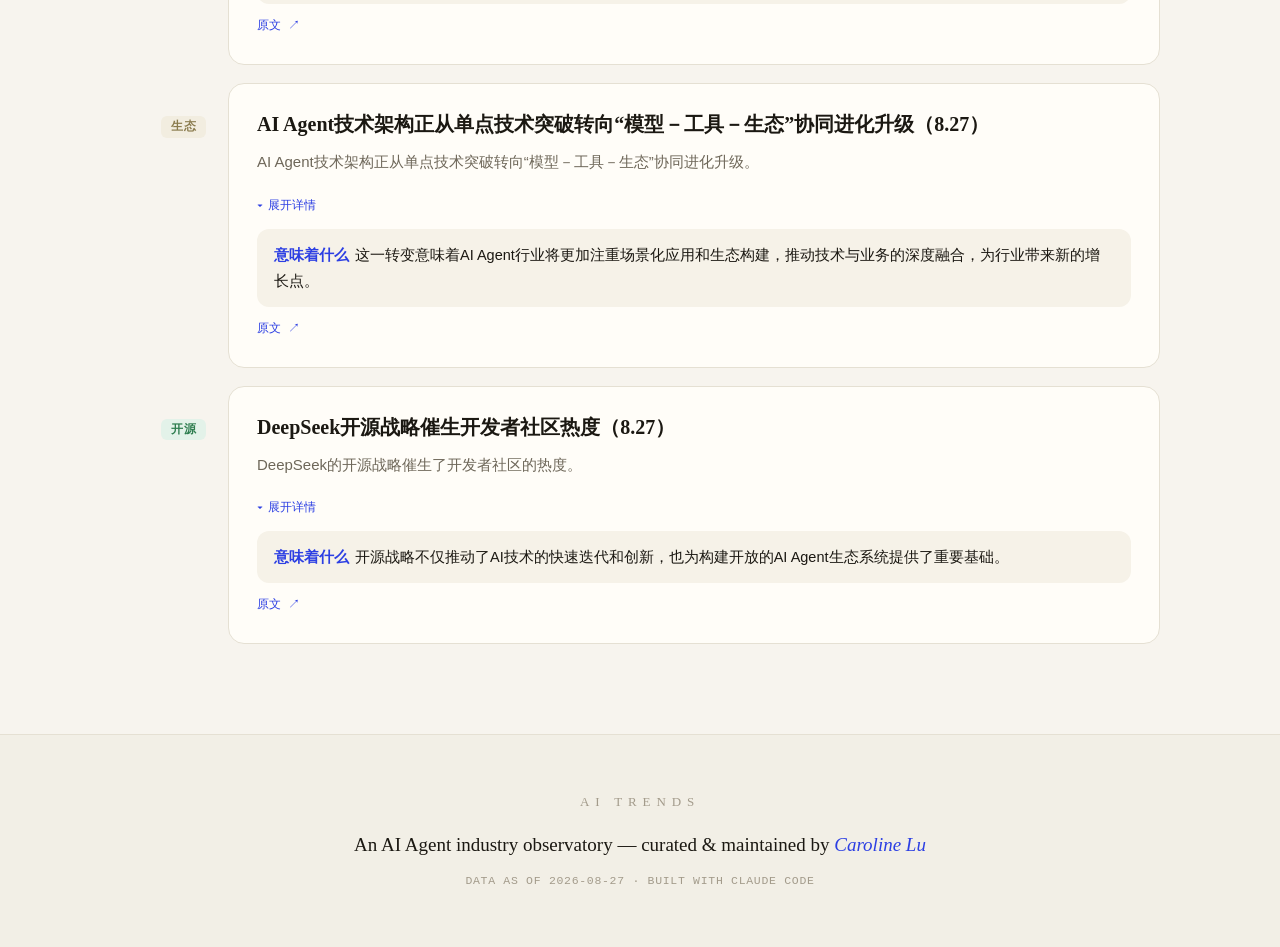
==== commit 66d2b6e0: "chore(ai-trends): daily 自动更新 2026-08-27" ====
--- a/ai-trends/index.html
+++ b/ai-trends/index.html
@@ -5,8 +5,8 @@
 <meta name="viewport" content="width=device-width, initial-scale=1.0">
 <title>AI Trends — AI Agent 行业观察 · by Caroline Lu</title>
 <meta name="description" content="AI Agent 行业动态日报、GitHub 高星项目精选、百科与大事件时间线。Curated by Caroline Lu.">
-<link rel="stylesheet" href="css/style.css?v=202608260801">
-<link rel="stylesheet" href="css/sections.css?v=202608260801">
+<link rel="stylesheet" href="css/style.css?v=202608270801">
+<link rel="stylesheet" href="css/sections.css?v=202608270801">
 </head>
 <body>
 
@@ -54,12 +54,12 @@
 
 <button class="to-top" id="toTop" aria-label="回到顶部">↑</button>
 
-<script src="js/data-reports.js?v=202608260801"></script>
-<script src="js/data-wiki.js?v=202608260801"></script>
-<script src="js/data-repos.js?v=202608260801"></script>
-<script src="js/data-skills.js?v=202608260801"></script>
-<script src="js/data-models.js?v=202608260801"></script>
-<script src="js/data-timeline.js?v=202608260801"></script>
-<script src="js/app.js?v=202608260801"></script>
+<script src="js/data-reports.js?v=202608270801"></script>
+<script src="js/data-wiki.js?v=202608270801"></script>
+<script src="js/data-repos.js?v=202608270801"></script>
+<script src="js/data-skills.js?v=202608270801"></script>
+<script src="js/data-models.js?v=202608270801"></script>
+<script src="js/data-timeline.js?v=202608270801"></script>
+<script src="js/app.js?v=202608270801"></script>
 </body>
 </html>
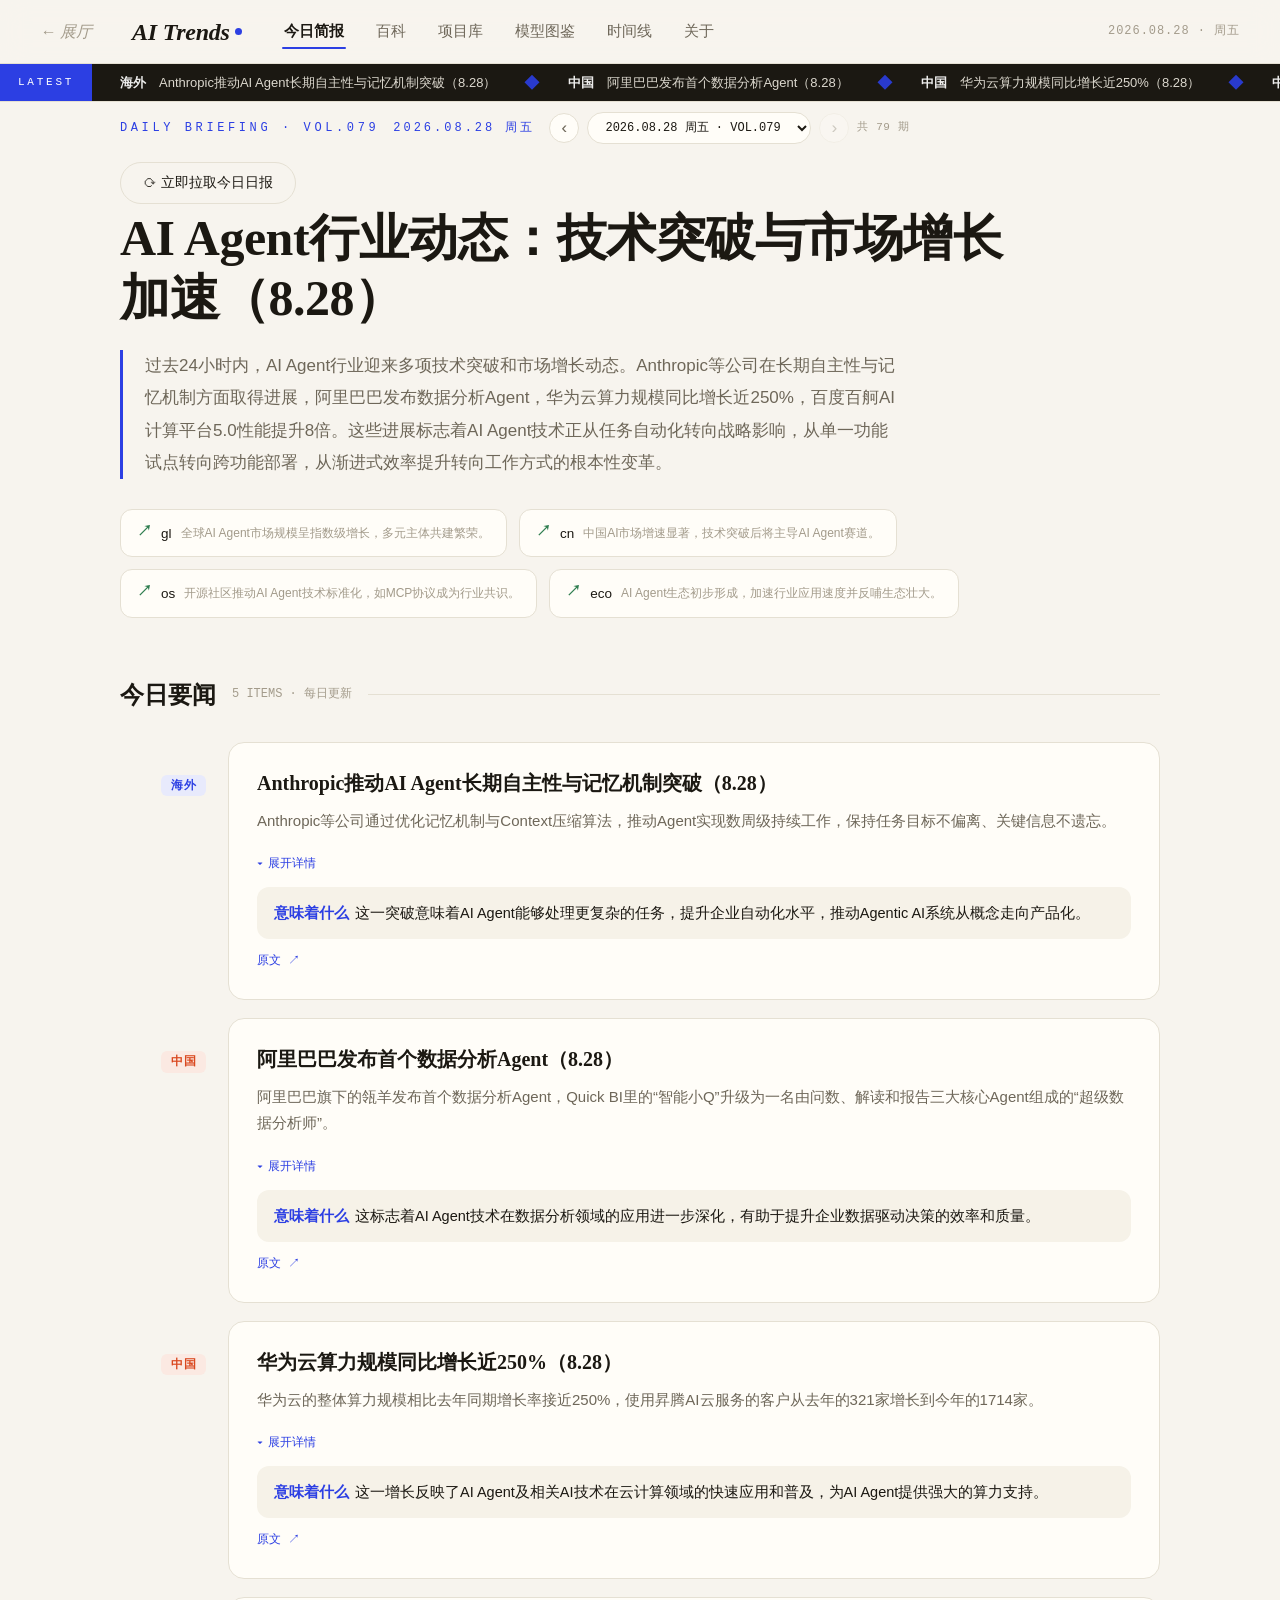
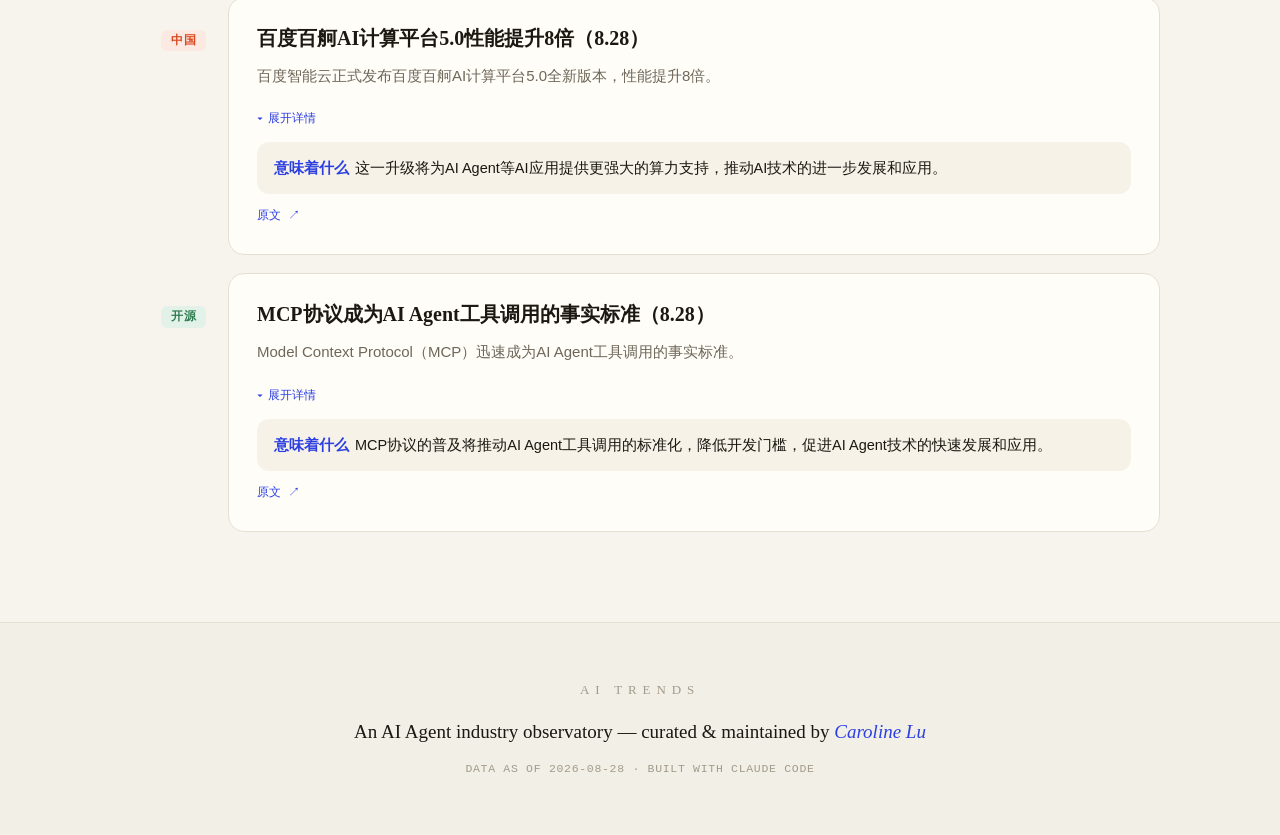
==== commit 8c5929e6: "chore(ai-trends): daily 自动更新 2026-08-28" ====
--- a/ai-trends/index.html
+++ b/ai-trends/index.html
@@ -5,8 +5,8 @@
 <meta name="viewport" content="width=device-width, initial-scale=1.0">
 <title>AI Trends — AI Agent 行业观察 · by Caroline Lu</title>
 <meta name="description" content="AI Agent 行业动态日报、GitHub 高星项目精选、百科与大事件时间线。Curated by Caroline Lu.">
-<link rel="stylesheet" href="css/style.css?v=202608270801">
-<link rel="stylesheet" href="css/sections.css?v=202608270801">
+<link rel="stylesheet" href="css/style.css?v=202608280801">
+<link rel="stylesheet" href="css/sections.css?v=202608280801">
 </head>
 <body>
 
@@ -54,12 +54,12 @@
 
 <button class="to-top" id="toTop" aria-label="回到顶部">↑</button>
 
-<script src="js/data-reports.js?v=202608270801"></script>
-<script src="js/data-wiki.js?v=202608270801"></script>
-<script src="js/data-repos.js?v=202608270801"></script>
-<script src="js/data-skills.js?v=202608270801"></script>
-<script src="js/data-models.js?v=202608270801"></script>
-<script src="js/data-timeline.js?v=202608270801"></script>
-<script src="js/app.js?v=202608270801"></script>
+<script src="js/data-reports.js?v=202608280801"></script>
+<script src="js/data-wiki.js?v=202608280801"></script>
+<script src="js/data-repos.js?v=202608280801"></script>
+<script src="js/data-skills.js?v=202608280801"></script>
+<script src="js/data-models.js?v=202608280801"></script>
+<script src="js/data-timeline.js?v=202608280801"></script>
+<script src="js/app.js?v=202608280801"></script>
 </body>
 </html>
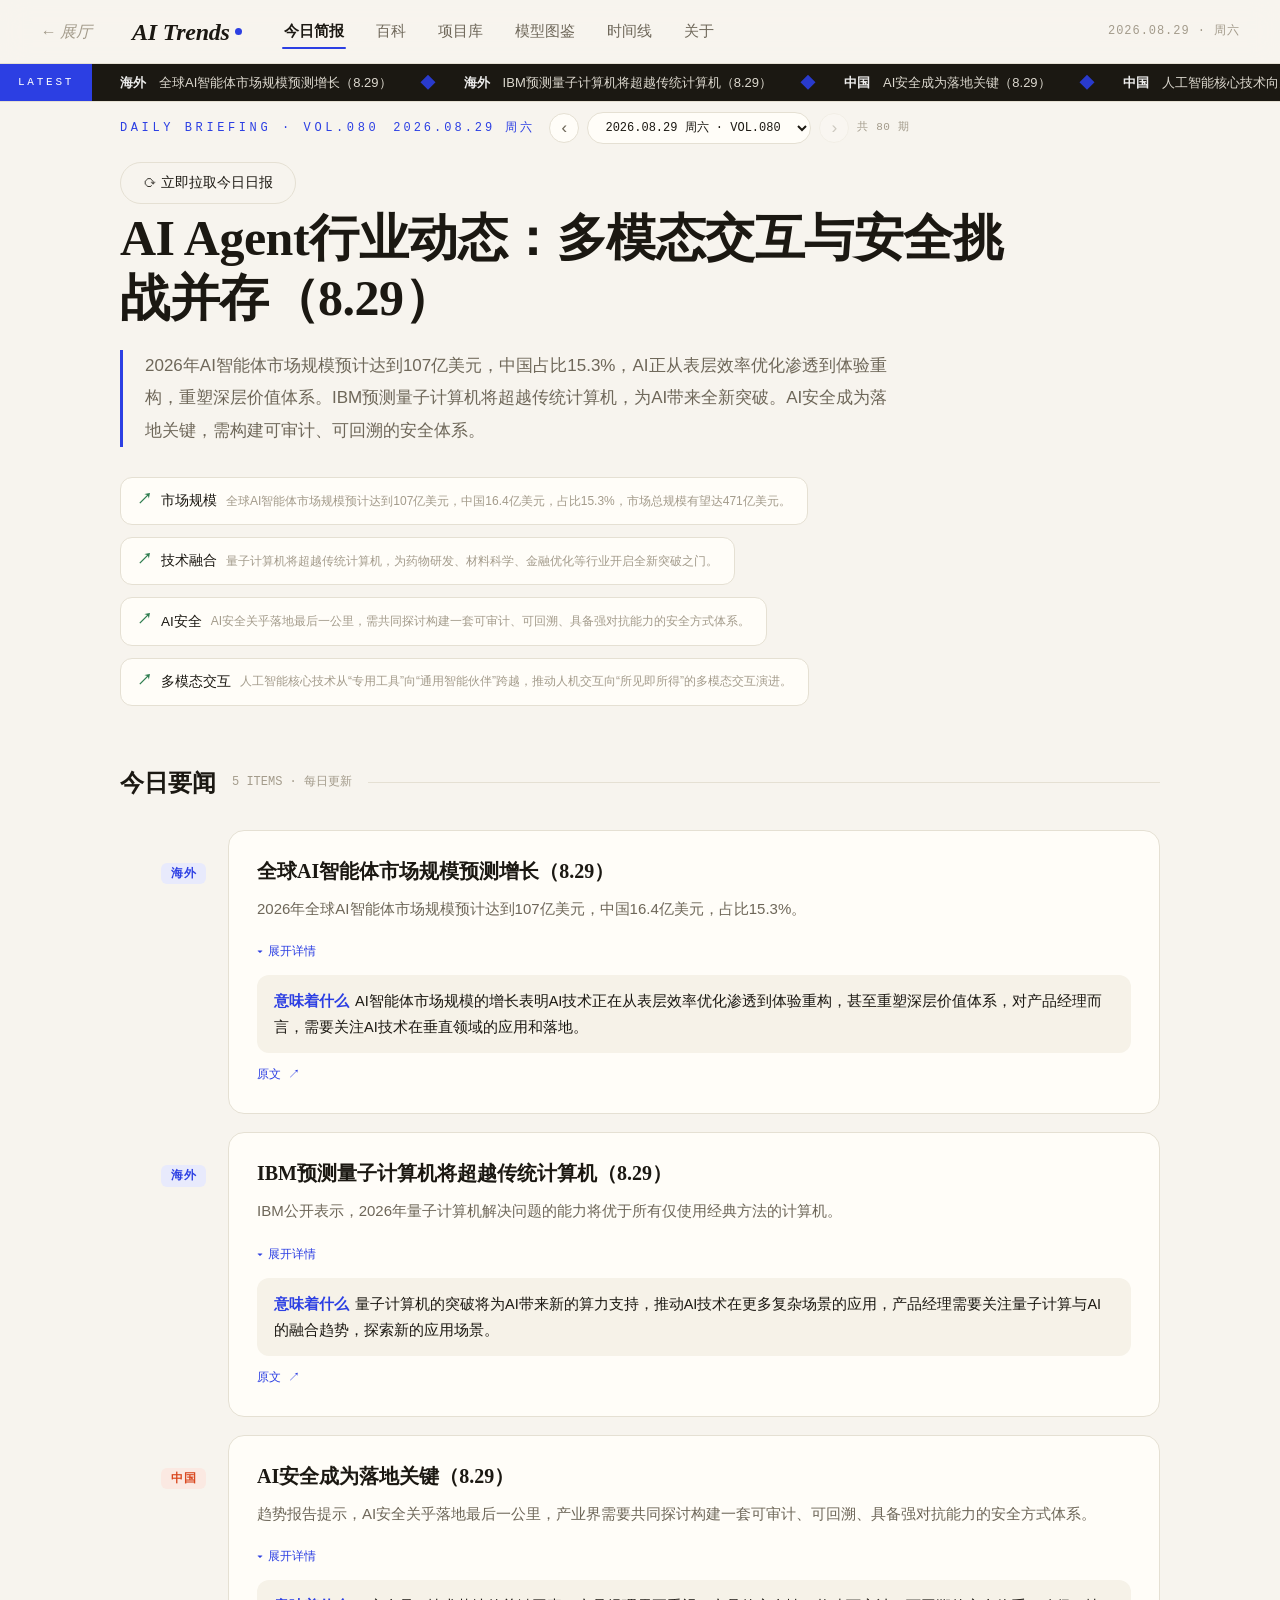
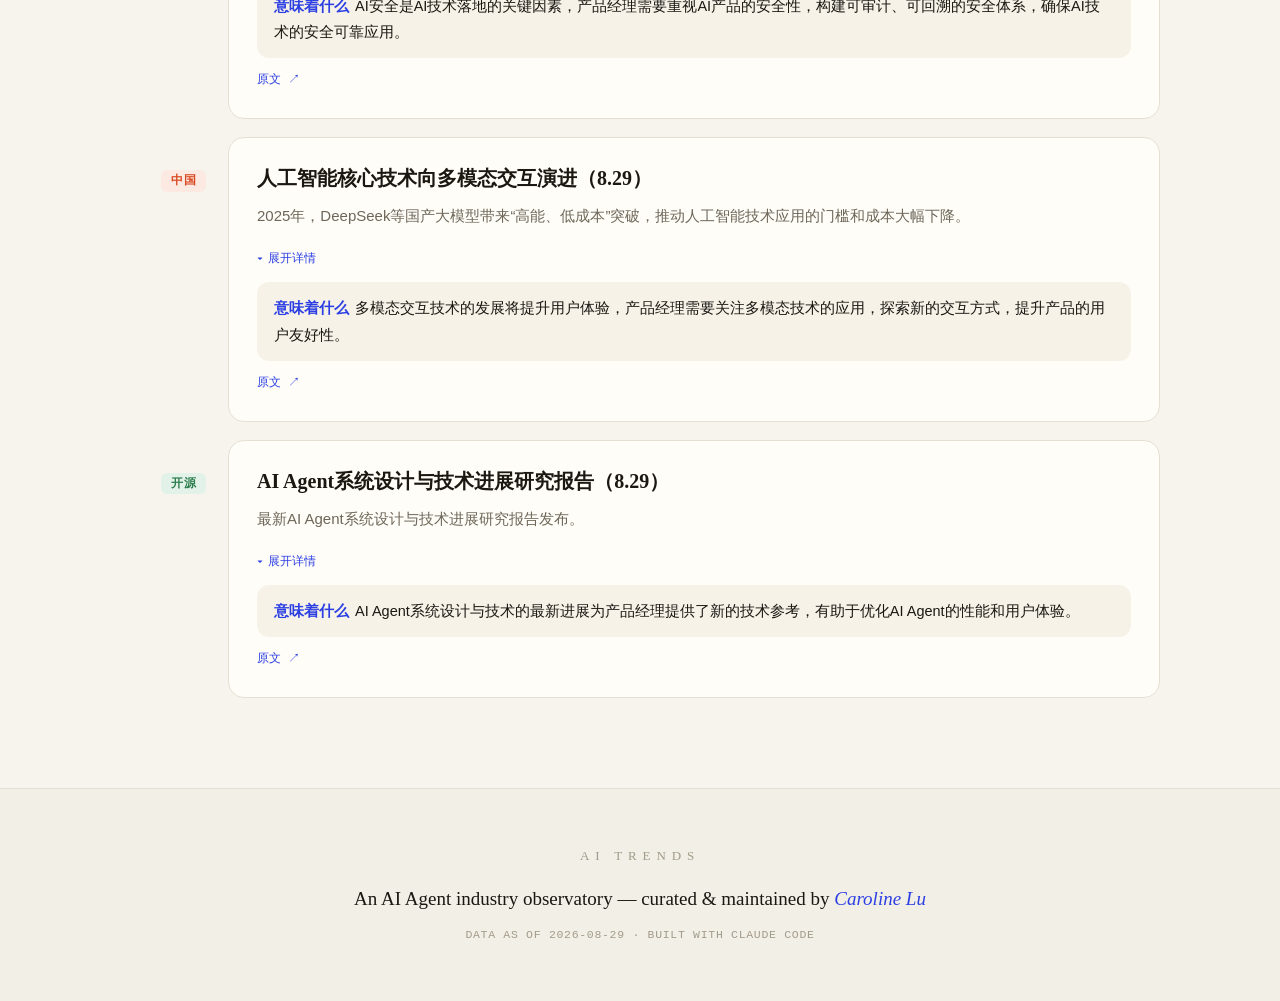
==== commit 0a8cb790: "chore(ai-trends): daily 自动更新 2026-08-29" ====
--- a/ai-trends/index.html
+++ b/ai-trends/index.html
@@ -5,8 +5,8 @@
 <meta name="viewport" content="width=device-width, initial-scale=1.0">
 <title>AI Trends — AI Agent 行业观察 · by Caroline Lu</title>
 <meta name="description" content="AI Agent 行业动态日报、GitHub 高星项目精选、百科与大事件时间线。Curated by Caroline Lu.">
-<link rel="stylesheet" href="css/style.css?v=202608280801">
-<link rel="stylesheet" href="css/sections.css?v=202608280801">
+<link rel="stylesheet" href="css/style.css?v=202608290801">
+<link rel="stylesheet" href="css/sections.css?v=202608290801">
 </head>
 <body>
 
@@ -54,12 +54,12 @@
 
 <button class="to-top" id="toTop" aria-label="回到顶部">↑</button>
 
-<script src="js/data-reports.js?v=202608280801"></script>
-<script src="js/data-wiki.js?v=202608280801"></script>
-<script src="js/data-repos.js?v=202608280801"></script>
-<script src="js/data-skills.js?v=202608280801"></script>
-<script src="js/data-models.js?v=202608280801"></script>
-<script src="js/data-timeline.js?v=202608280801"></script>
-<script src="js/app.js?v=202608280801"></script>
+<script src="js/data-reports.js?v=202608290801"></script>
+<script src="js/data-wiki.js?v=202608290801"></script>
+<script src="js/data-repos.js?v=202608290801"></script>
+<script src="js/data-skills.js?v=202608290801"></script>
+<script src="js/data-models.js?v=202608290801"></script>
+<script src="js/data-timeline.js?v=202608290801"></script>
+<script src="js/app.js?v=202608290801"></script>
 </body>
 </html>
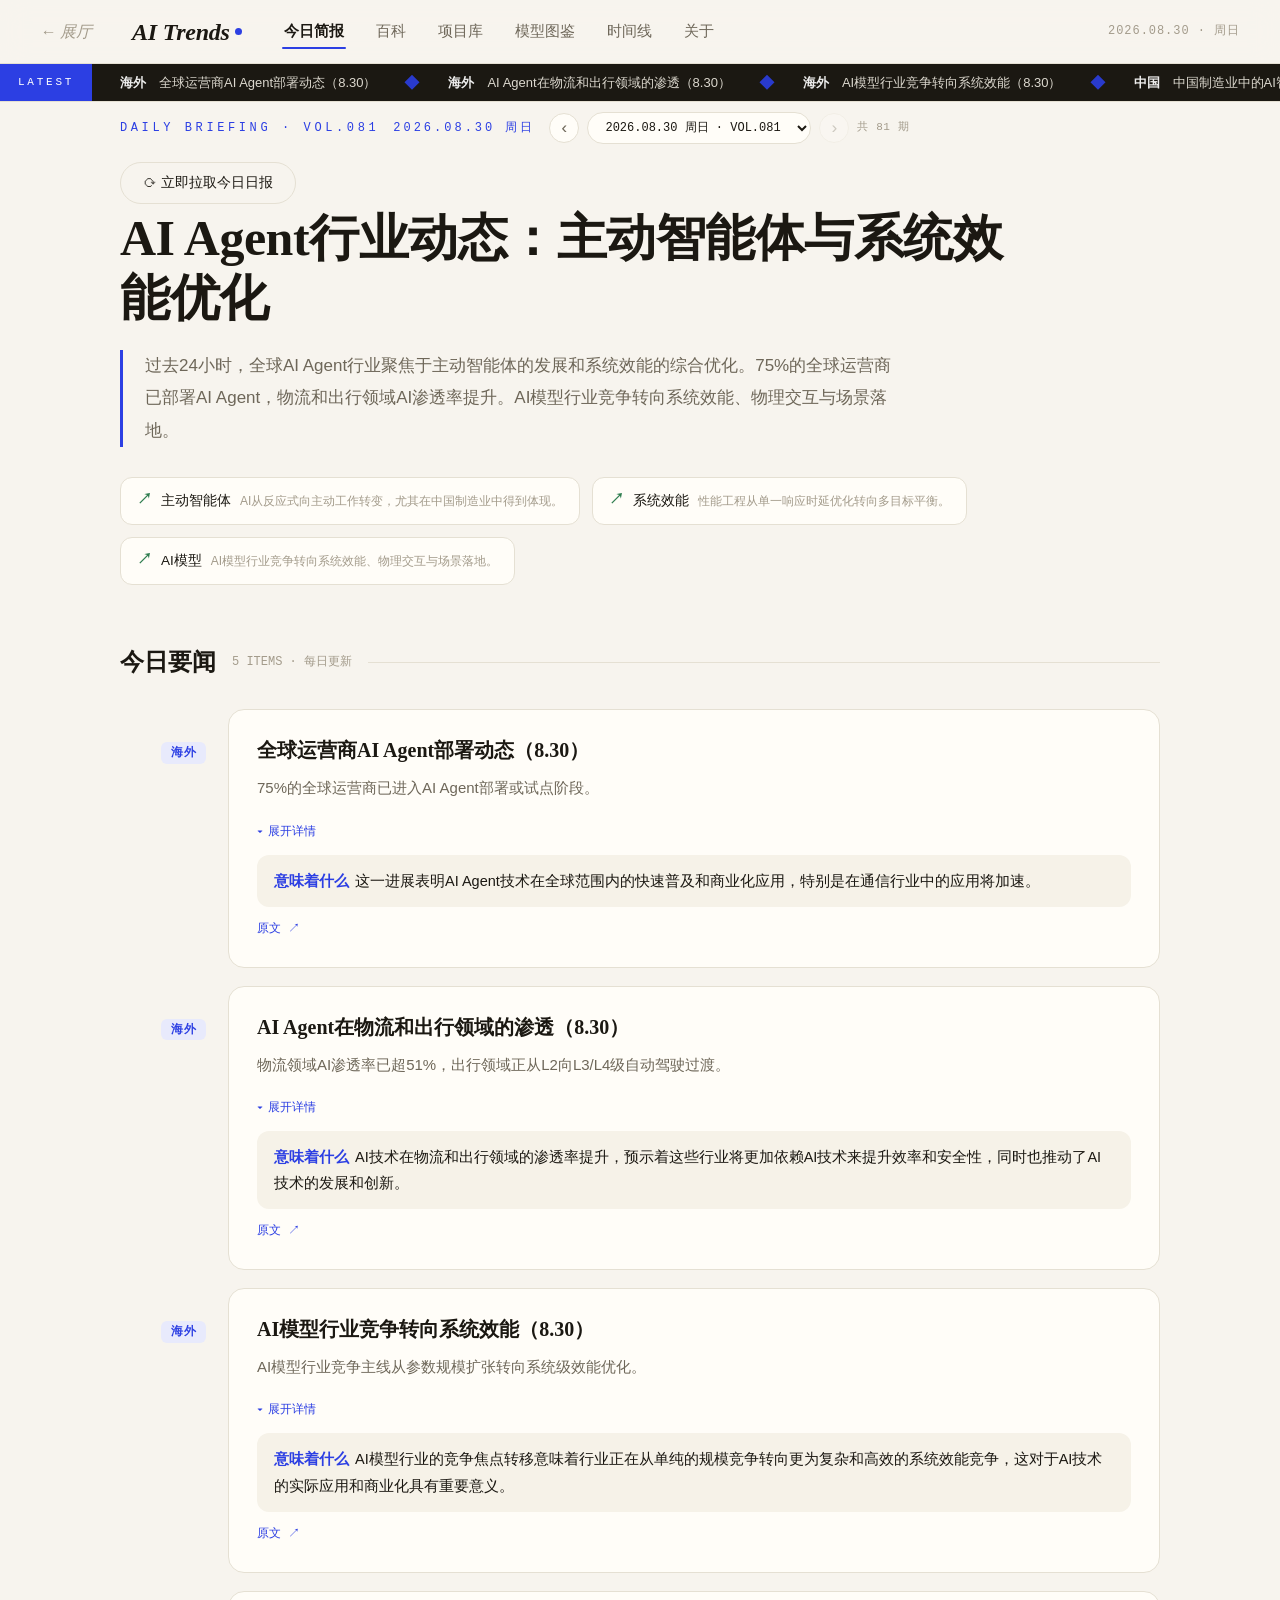
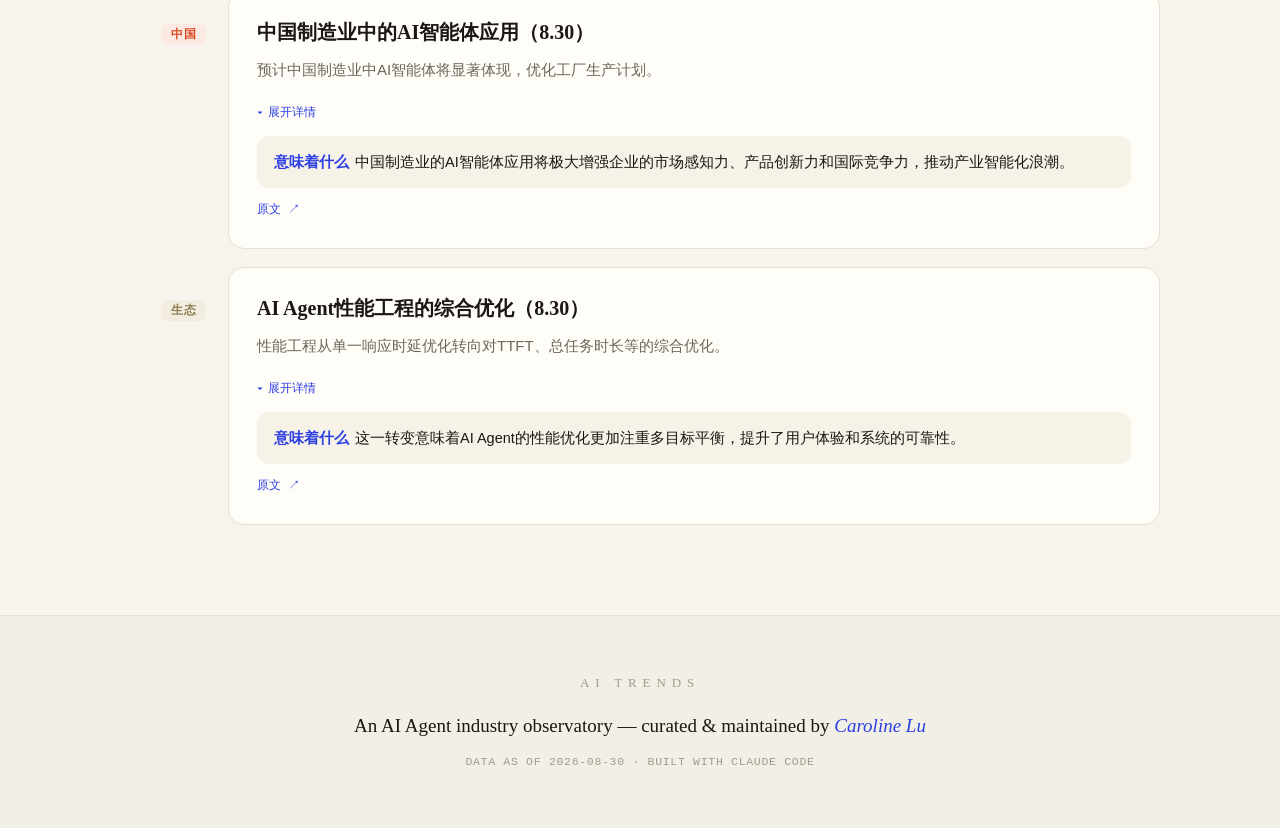
==== commit 13bb26c2: "chore(ai-trends): daily 自动更新 2026-08-30" ====
--- a/ai-trends/index.html
+++ b/ai-trends/index.html
@@ -5,8 +5,8 @@
 <meta name="viewport" content="width=device-width, initial-scale=1.0">
 <title>AI Trends — AI Agent 行业观察 · by Caroline Lu</title>
 <meta name="description" content="AI Agent 行业动态日报、GitHub 高星项目精选、百科与大事件时间线。Curated by Caroline Lu.">
-<link rel="stylesheet" href="css/style.css?v=202608290801">
-<link rel="stylesheet" href="css/sections.css?v=202608290801">
+<link rel="stylesheet" href="css/style.css?v=202608300801">
+<link rel="stylesheet" href="css/sections.css?v=202608300801">
 </head>
 <body>
 
@@ -54,12 +54,12 @@
 
 <button class="to-top" id="toTop" aria-label="回到顶部">↑</button>
 
-<script src="js/data-reports.js?v=202608290801"></script>
-<script src="js/data-wiki.js?v=202608290801"></script>
-<script src="js/data-repos.js?v=202608290801"></script>
-<script src="js/data-skills.js?v=202608290801"></script>
-<script src="js/data-models.js?v=202608290801"></script>
-<script src="js/data-timeline.js?v=202608290801"></script>
-<script src="js/app.js?v=202608290801"></script>
+<script src="js/data-reports.js?v=202608300801"></script>
+<script src="js/data-wiki.js?v=202608300801"></script>
+<script src="js/data-repos.js?v=202608300801"></script>
+<script src="js/data-skills.js?v=202608300801"></script>
+<script src="js/data-models.js?v=202608300801"></script>
+<script src="js/data-timeline.js?v=202608300801"></script>
+<script src="js/app.js?v=202608300801"></script>
 </body>
 </html>
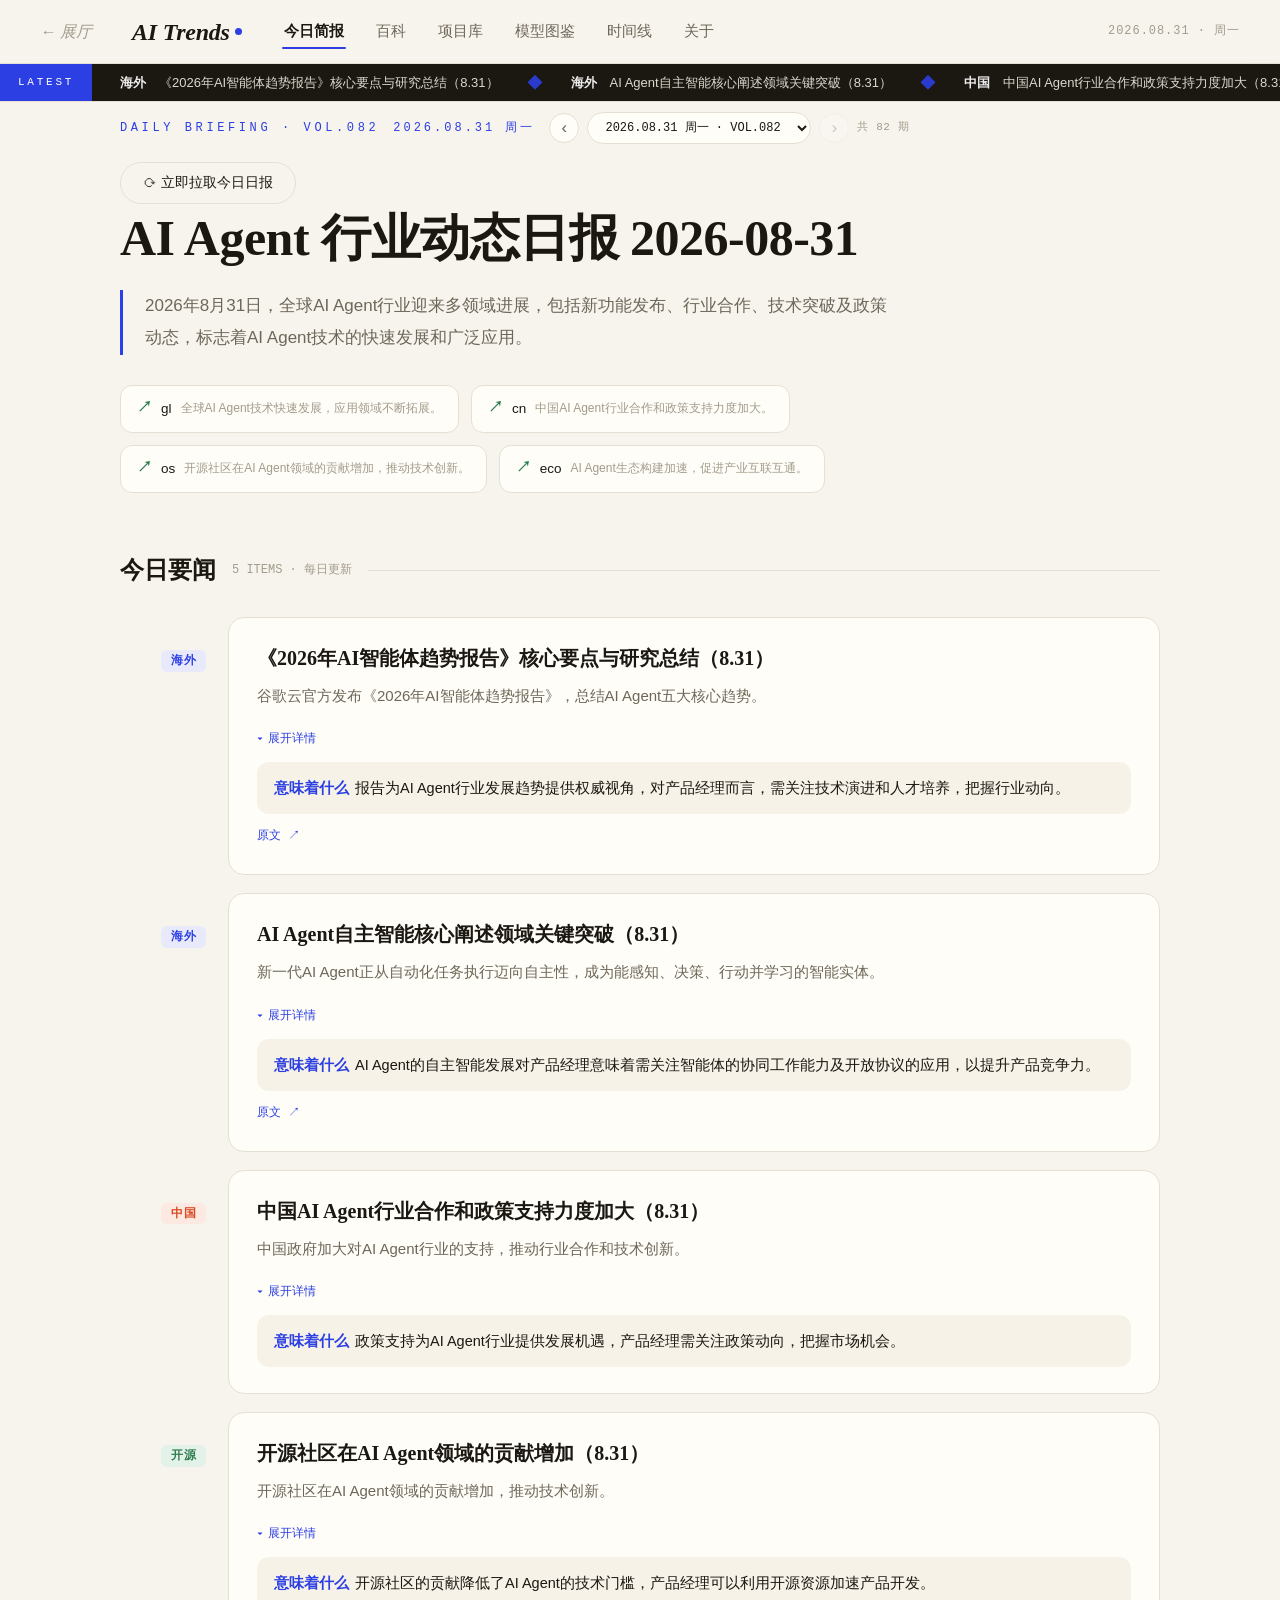
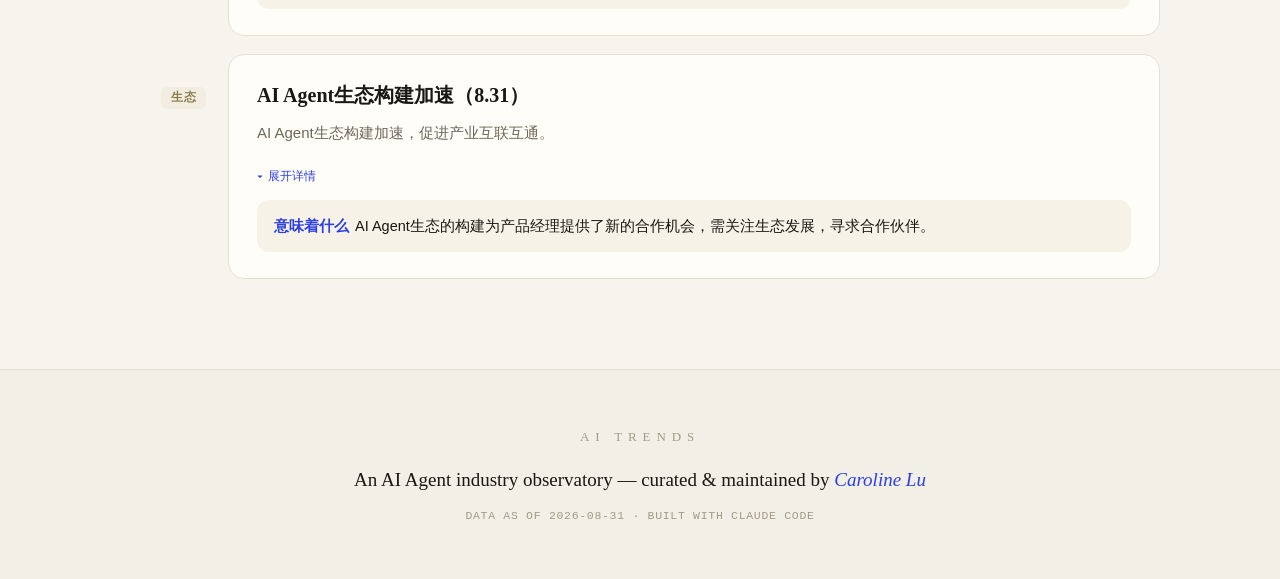
==== commit e675ae55: "chore(ai-trends): daily 自动更新 2026-08-31" ====
--- a/ai-trends/index.html
+++ b/ai-trends/index.html
@@ -5,8 +5,8 @@
 <meta name="viewport" content="width=device-width, initial-scale=1.0">
 <title>AI Trends — AI Agent 行业观察 · by Caroline Lu</title>
 <meta name="description" content="AI Agent 行业动态日报、GitHub 高星项目精选、百科与大事件时间线。Curated by Caroline Lu.">
-<link rel="stylesheet" href="css/style.css?v=202608300801">
-<link rel="stylesheet" href="css/sections.css?v=202608300801">
+<link rel="stylesheet" href="css/style.css?v=202608310801">
+<link rel="stylesheet" href="css/sections.css?v=202608310801">
 </head>
 <body>
 
@@ -54,12 +54,12 @@
 
 <button class="to-top" id="toTop" aria-label="回到顶部">↑</button>
 
-<script src="js/data-reports.js?v=202608300801"></script>
-<script src="js/data-wiki.js?v=202608300801"></script>
-<script src="js/data-repos.js?v=202608300801"></script>
-<script src="js/data-skills.js?v=202608300801"></script>
-<script src="js/data-models.js?v=202608300801"></script>
-<script src="js/data-timeline.js?v=202608300801"></script>
-<script src="js/app.js?v=202608300801"></script>
+<script src="js/data-reports.js?v=202608310801"></script>
+<script src="js/data-wiki.js?v=202608310801"></script>
+<script src="js/data-repos.js?v=202608310801"></script>
+<script src="js/data-skills.js?v=202608310801"></script>
+<script src="js/data-models.js?v=202608310801"></script>
+<script src="js/data-timeline.js?v=202608310801"></script>
+<script src="js/app.js?v=202608310801"></script>
 </body>
 </html>
